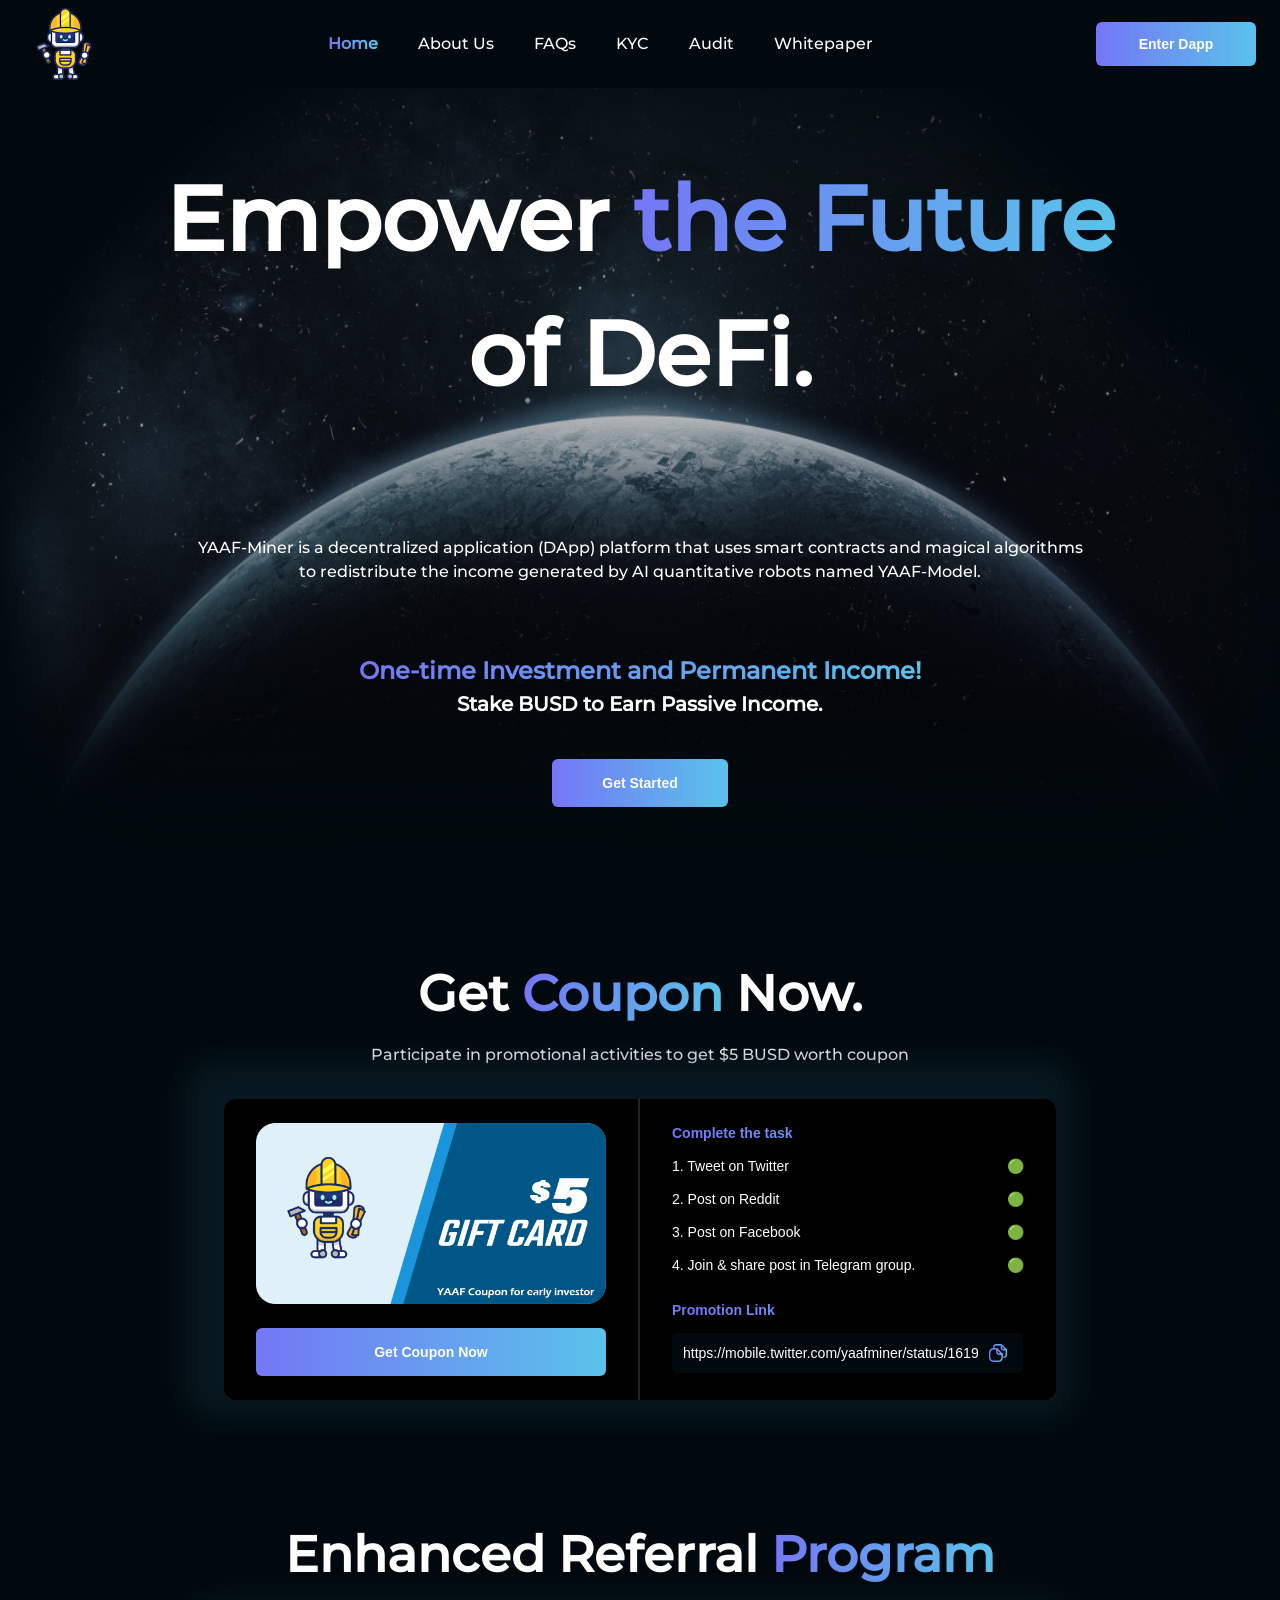
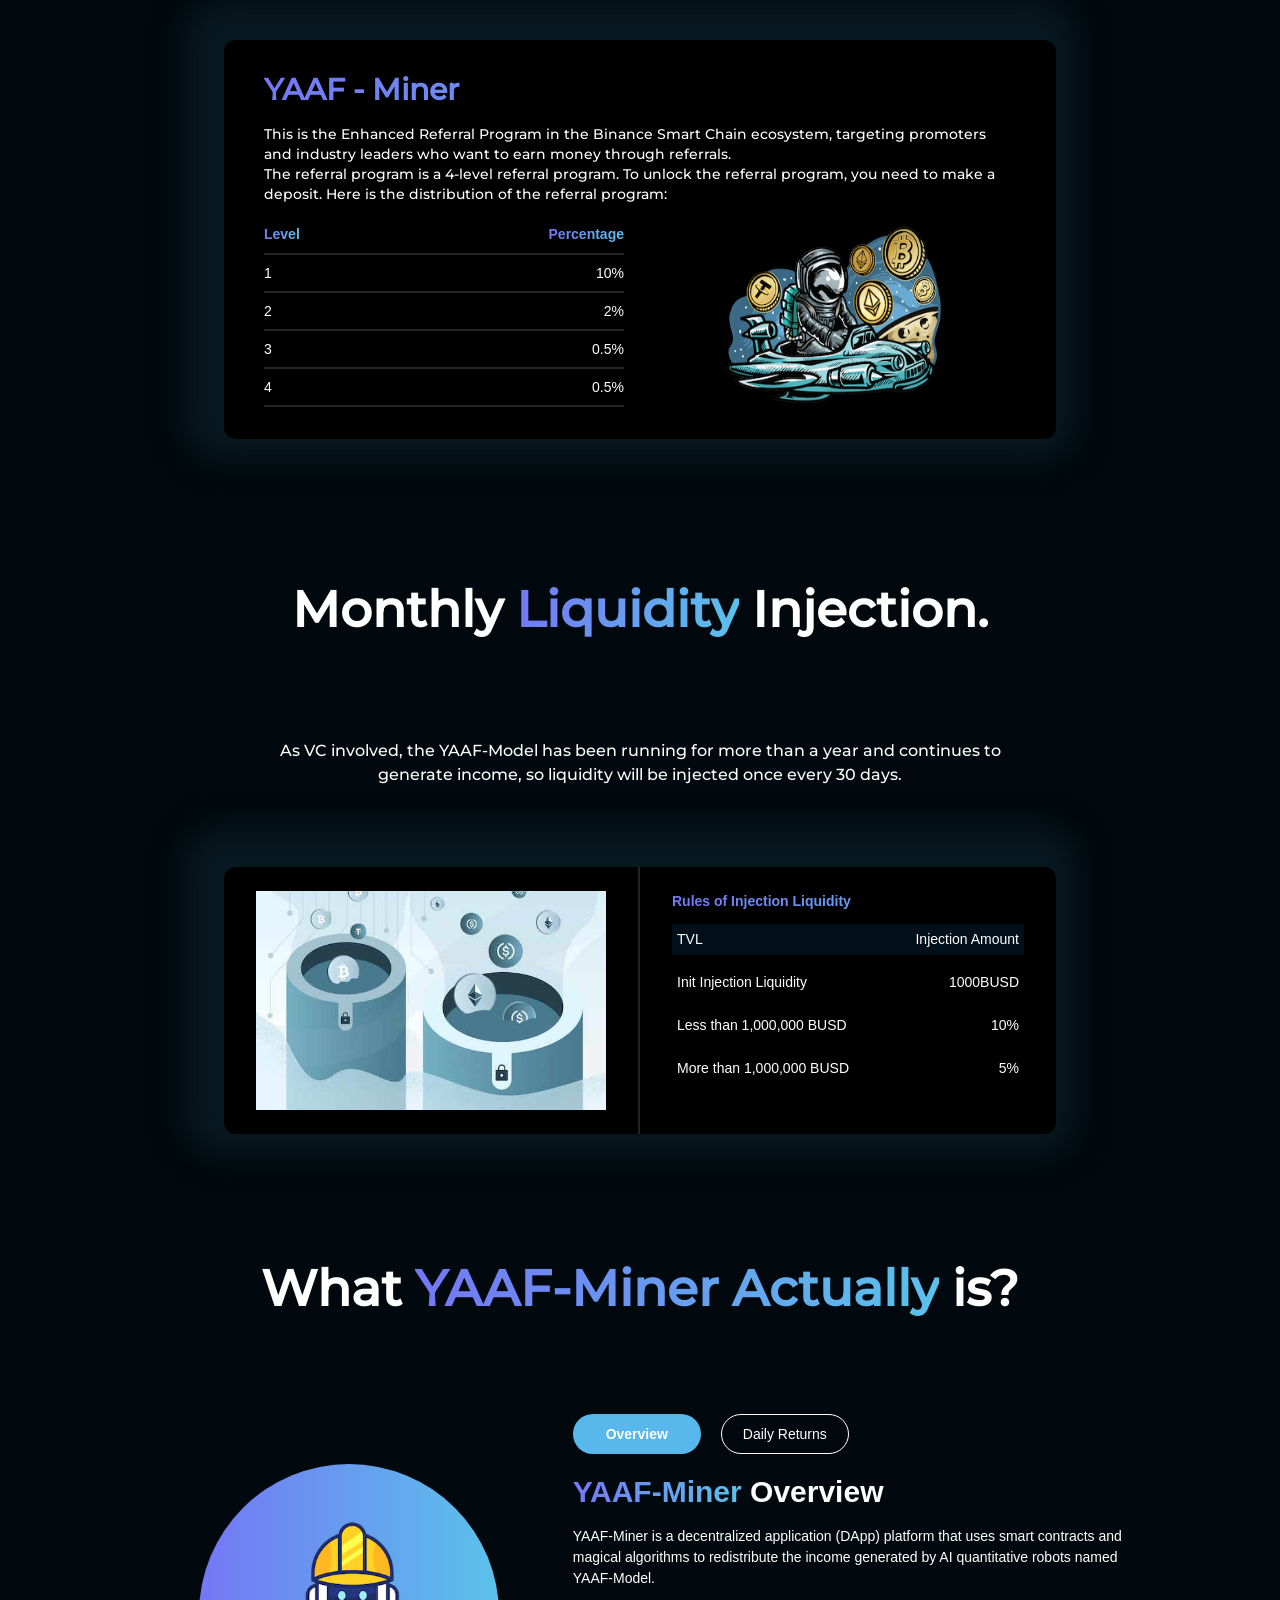
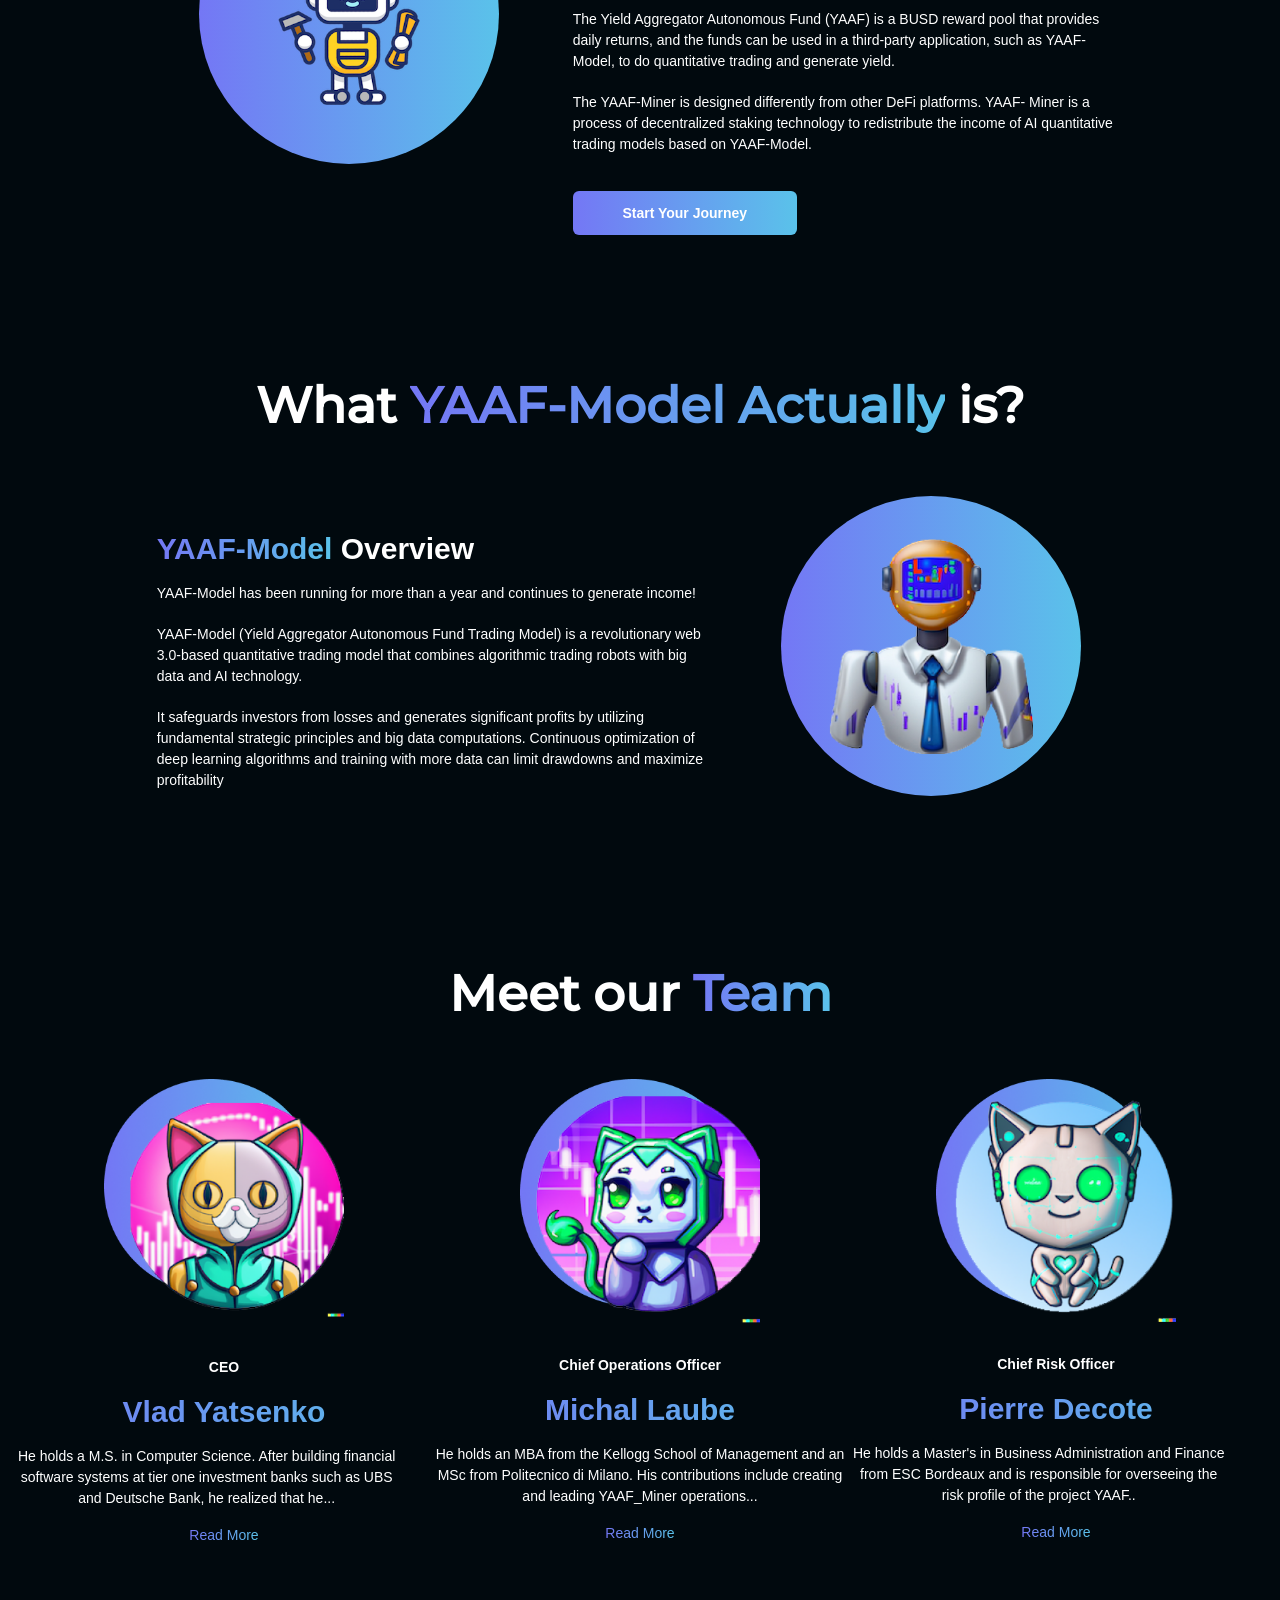
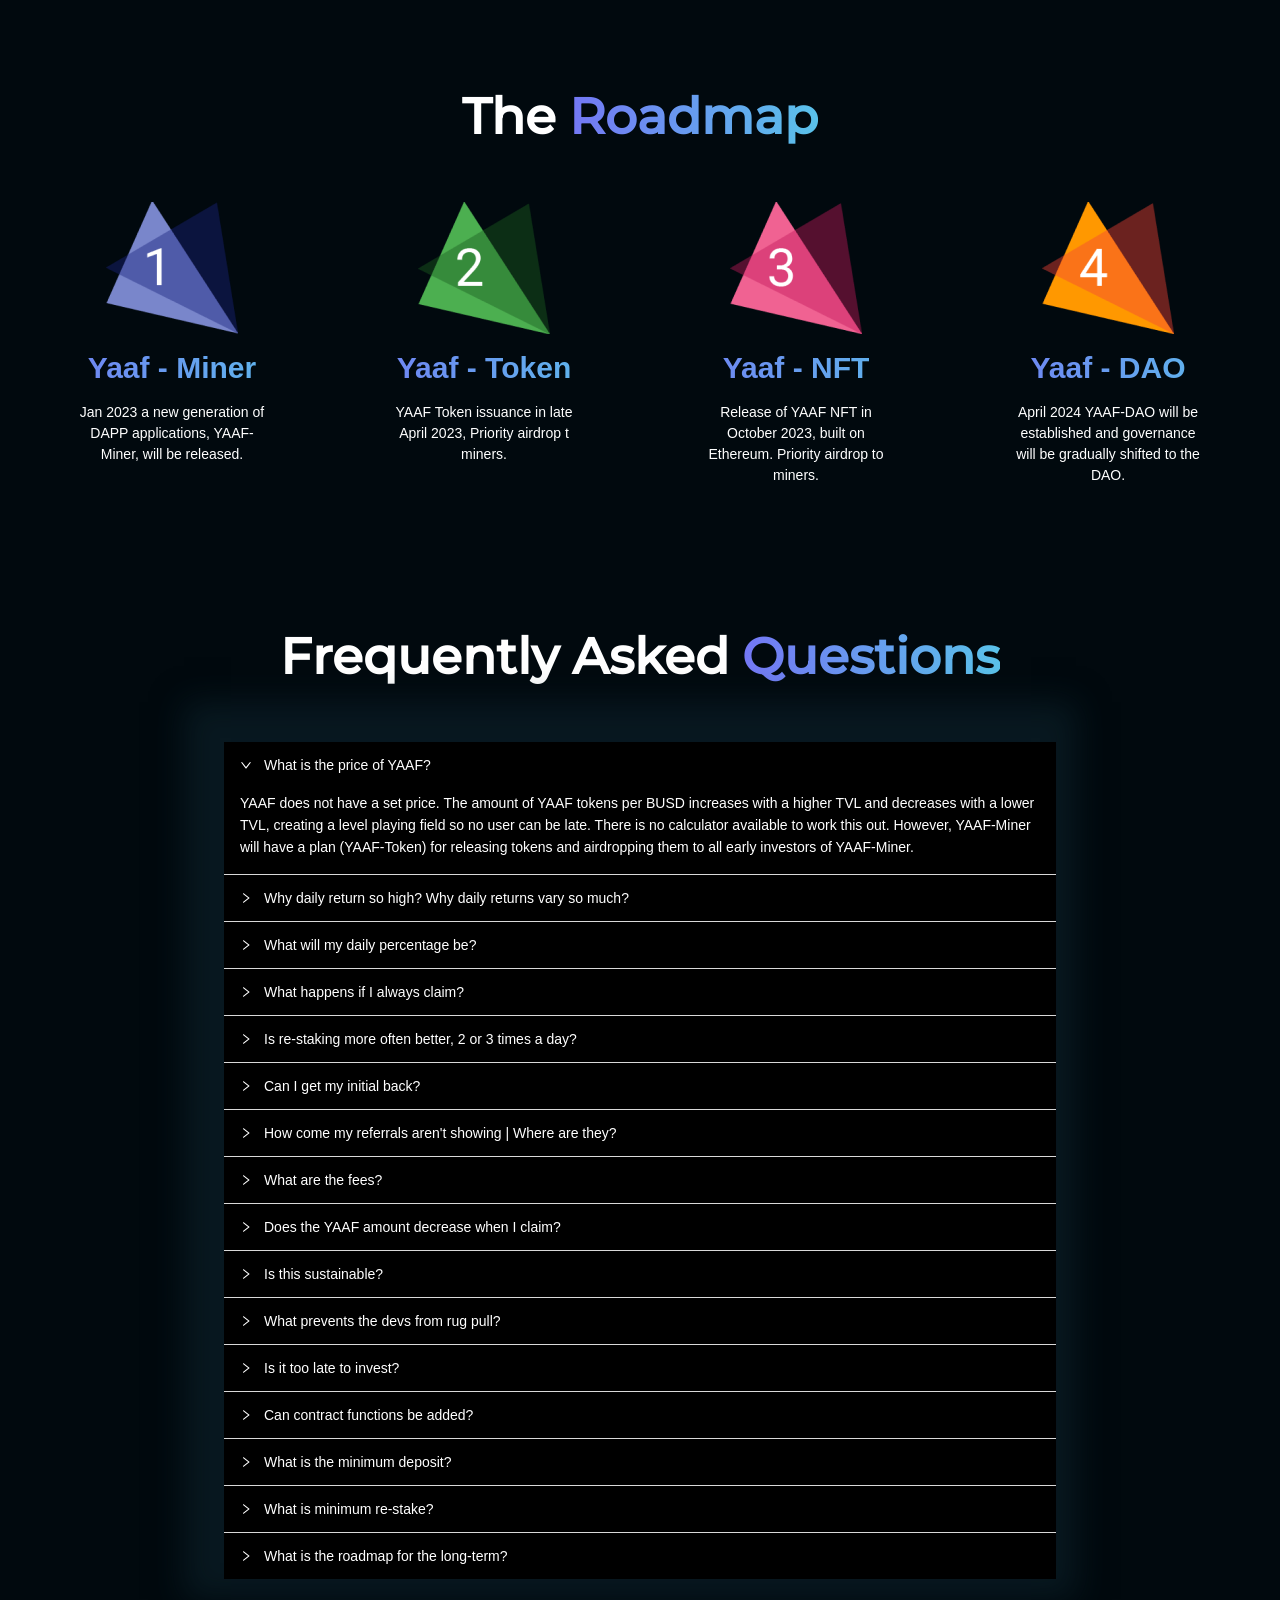
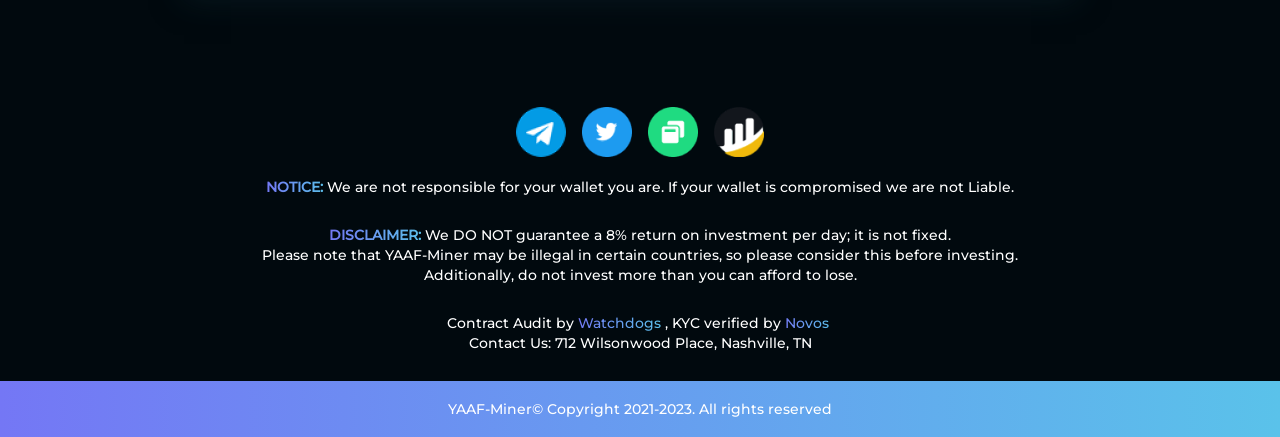
==== index.html @ a11f3ec2 "Add files via upload" ====
<!doctype html><html lang="en"><head><meta charset="utf-8"/><link rel="icon" href="/favicon.ico"/><meta name="viewport" content="width=device-width,initial-scale=1"/><meta name="theme-color" content="#000000"/><meta name="description" content="
    YAAF is a revolutionary web3-based financial ecosystem, combining algorithmic trading robots with big data and AI technology. With YAAF-Miner and YAAF-Model, investors can access secure, transparent, and cost-effective financial services and investments. YAAF-Miner provides access to a variety of yield aggregator strategies, liquidity mining pools, and staking rewards, while YAAF-Model provides a comprehensive risk management system. Invest in your autonomous financial future with YAAF!
    "/><link rel="apple-touch-icon" href="/logo192.png"/><link rel="manifest" href="/manifest.json"/><title>YAAF-Miner App</title><script async src="https://www.googletagmanager.com/gtag/js?id=G-E2BQGPE0KC"></script><script>function gtag(){dataLayer.push(arguments)}window.dataLayer=window.dataLayer||[],gtag("js",new Date),gtag("config","G-E2BQGPE0KC")</script><script defer="defer" src="/static/js/main.dbf7ff77.js"></script><link href="/static/css/main.4cc3d523.css" rel="stylesheet"></head><body><noscript>You need to enable JavaScript to run this app.</noscript><div id="root"></div></body></html>
---- static/css/main.4cc3d523.css ----
/*
! tailwindcss v3.2.4 | MIT License | https://tailwindcss.com
*/*,:after,:before{border:0 solid #e5e7eb;box-sizing:border-box}:after,:before{--tw-content:""}html{-webkit-text-size-adjust:100%;-webkit-font-feature-settings:normal;font-feature-settings:normal;font-family:ui-sans-serif,system-ui,-apple-system,BlinkMacSystemFont,Segoe UI,Roboto,Helvetica Neue,Arial,Noto Sans,sans-serif,Apple Color Emoji,Segoe UI Emoji,Segoe UI Symbol,Noto Color Emoji;line-height:1.5;tab-size:4}body{line-height:inherit;margin:0}hr{border-top-width:1px;color:inherit;height:0}abbr:where([title]){-webkit-text-decoration:underline dotted;text-decoration:underline dotted}h1,h2,h3,h4,h5,h6{font-size:inherit;font-weight:inherit}a{color:inherit;text-decoration:inherit}b,strong{font-weight:bolder}code,kbd,pre,samp{font-family:ui-monospace,SFMono-Regular,Menlo,Monaco,Consolas,Liberation Mono,Courier New,monospace;font-size:1em}small{font-size:80%}sub,sup{font-size:75%;line-height:0;position:relative;vertical-align:initial}sub{bottom:-.25em}sup{top:-.5em}table{border-collapse:collapse;border-color:inherit;text-indent:0}button,input,optgroup,select,textarea{color:inherit;font-family:inherit;font-size:100%;font-weight:inherit;line-height:inherit;margin:0;padding:0}button,select{text-transform:none}[type=button],[type=reset],[type=submit],button{-webkit-appearance:button;background-color:initial;background-image:none}:-moz-focusring{outline:auto}:-moz-ui-invalid{box-shadow:none}progress{vertical-align:initial}::-webkit-inner-spin-button,::-webkit-outer-spin-button{height:auto}[type=search]{-webkit-appearance:textfield;outline-offset:-2px}::-webkit-search-decoration{-webkit-appearance:none}::-webkit-file-upload-button{-webkit-appearance:button;font:inherit}summary{display:list-item}blockquote,dd,dl,figure,h1,h2,h3,h4,h5,h6,hr,p,pre{margin:0}fieldset{margin:0}fieldset,legend{padding:0}menu,ol,ul{list-style:none;margin:0;padding:0}textarea{resize:vertical}input::-webkit-input-placeholder,textarea::-webkit-input-placeholder{color:#9ca3af;opacity:1}input::placeholder,textarea::placeholder{color:#9ca3af;opacity:1}[role=button],button{cursor:pointer}:disabled{cursor:default}audio,canvas,embed,iframe,img,object,svg,video{display:block;vertical-align:middle}img,video{height:auto;max-width:100%}[hidden]{display:none}*,:after,:before{--tw-border-spacing-x:0;--tw-border-spacing-y:0;--tw-translate-x:0;--tw-translate-y:0;--tw-rotate:0;--tw-skew-x:0;--tw-skew-y:0;--tw-scale-x:1;--tw-scale-y:1;--tw-pan-x: ;--tw-pan-y: ;--tw-pinch-zoom: ;--tw-scroll-snap-strictness:proximity;--tw-ordinal: ;--tw-slashed-zero: ;--tw-numeric-figure: ;--tw-numeric-spacing: ;--tw-numeric-fraction: ;--tw-ring-inset: ;--tw-ring-offset-width:0px;--tw-ring-offset-color:#fff;--tw-ring-color:rgba(59,130,246,.5);--tw-ring-offset-shadow:0 0 #0000;--tw-ring-shadow:0 0 #0000;--tw-shadow:0 0 #0000;--tw-shadow-colored:0 0 #0000;--tw-blur: ;--tw-brightness: ;--tw-contrast: ;--tw-grayscale: ;--tw-hue-rotate: ;--tw-invert: ;--tw-saturate: ;--tw-sepia: ;--tw-drop-shadow: ;--tw-backdrop-blur: ;--tw-backdrop-brightness: ;--tw-backdrop-contrast: ;--tw-backdrop-grayscale: ;--tw-backdrop-hue-rotate: ;--tw-backdrop-invert: ;--tw-backdrop-opacity: ;--tw-backdrop-saturate: ;--tw-backdrop-sepia: }::-webkit-backdrop{--tw-border-spacing-x:0;--tw-border-spacing-y:0;--tw-translate-x:0;--tw-translate-y:0;--tw-rotate:0;--tw-skew-x:0;--tw-skew-y:0;--tw-scale-x:1;--tw-scale-y:1;--tw-pan-x: ;--tw-pan-y: ;--tw-pinch-zoom: ;--tw-scroll-snap-strictness:proximity;--tw-ordinal: ;--tw-slashed-zero: ;--tw-numeric-figure: ;--tw-numeric-spacing: ;--tw-numeric-fraction: ;--tw-ring-inset: ;--tw-ring-offset-width:0px;--tw-ring-offset-color:#fff;--tw-ring-color:rgba(59,130,246,.5);--tw-ring-offset-shadow:0 0 #0000;--tw-ring-shadow:0 0 #0000;--tw-shadow:0 0 #0000;--tw-shadow-colored:0 0 #0000;--tw-blur: ;--tw-brightness: ;--tw-contrast: ;--tw-grayscale: ;--tw-hue-rotate: ;--tw-invert: ;--tw-saturate: ;--tw-sepia: ;--tw-drop-shadow: ;--tw-backdrop-blur: ;--tw-backdrop-brightness: ;--tw-backdrop-contrast: ;--tw-backdrop-grayscale: ;--tw-backdrop-hue-rotate: ;--tw-backdrop-invert: ;--tw-backdrop-opacity: ;--tw-backdrop-saturate: ;--tw-backdrop-sepia: }::backdrop{--tw-border-spacing-x:0;--tw-border-spacing-y:0;--tw-translate-x:0;--tw-translate-y:0;--tw-rotate:0;--tw-skew-x:0;--tw-skew-y:0;--tw-scale-x:1;--tw-scale-y:1;--tw-pan-x: ;--tw-pan-y: ;--tw-pinch-zoom: ;--tw-scroll-snap-strictness:proximity;--tw-ordinal: ;--tw-slashed-zero: ;--tw-numeric-figure: ;--tw-numeric-spacing: ;--tw-numeric-fraction: ;--tw-ring-inset: ;--tw-ring-offset-width:0px;--tw-ring-offset-color:#fff;--tw-ring-color:rgba(59,130,246,.5);--tw-ring-offset-shadow:0 0 #0000;--tw-ring-shadow:0 0 #0000;--tw-shadow:0 0 #0000;--tw-shadow-colored:0 0 #0000;--tw-blur: ;--tw-brightness: ;--tw-contrast: ;--tw-grayscale: ;--tw-hue-rotate: ;--tw-invert: ;--tw-saturate: ;--tw-sepia: ;--tw-drop-shadow: ;--tw-backdrop-blur: ;--tw-backdrop-brightness: ;--tw-backdrop-contrast: ;--tw-backdrop-grayscale: ;--tw-backdrop-hue-rotate: ;--tw-backdrop-invert: ;--tw-backdrop-opacity: ;--tw-backdrop-saturate: ;--tw-backdrop-sepia: }.sr-only{clip:rect(0,0,0,0);border-width:0;height:1px;margin:-1px;overflow:hidden;padding:0;position:absolute;white-space:nowrap;width:1px}.fixed{position:fixed}.absolute{position:absolute}.sticky{position:-webkit-sticky;position:sticky}.inset-x-0{left:0;right:0}.top-0{top:0}.z-10{z-index:10}.my-5{margin-bottom:1.25rem;margin-top:1.25rem}.mx-auto{margin-left:auto;margin-right:auto}.-my-2{margin-bottom:-.5rem;margin-top:-.5rem}.my-8{margin-bottom:2rem;margin-top:2rem}.my-12{margin-bottom:3rem;margin-top:3rem}.mt-32{margin-top:8rem}.ml-4{margin-left:1rem}.mt-5{margin-top:1.25rem}.mb-7{margin-bottom:1.75rem}.-mr-2{margin-right:-.5rem}.mt-4{margin-top:1rem}.mt-3{margin-top:.75rem}.mt-6{margin-top:1.5rem}.mt-10{margin-top:2.5rem}.ml-5{margin-left:1.25rem}.mt-9{margin-top:2.25rem}.mt-28{margin-top:7rem}.mb-12{margin-bottom:3rem}.mt-12{margin-top:3rem}.mt-8{margin-top:2rem}.flex{display:flex}.inline-flex{display:inline-flex}.hidden{display:none}.h-14{height:3.5rem}.h-6{height:1.5rem}.h-11{height:2.75rem}.\!h-12{height:3rem!important}.h-40{height:10rem}.h-10{height:2.5rem}.w-6{width:1.5rem}.w-40{width:10rem}.w-full{width:100%}.w-44{width:11rem}.w-32{width:8rem}.w-56{width:14rem}.w-11\/12{width:91.666667%}.max-w-7xl{max-width:80rem}.origin-top-right{-webkit-transform-origin:top right;transform-origin:top right}.scale-95{--tw-scale-x:.95;--tw-scale-y:.95}.scale-100,.scale-95{-webkit-transform:translate(var(--tw-translate-x),var(--tw-translate-y)) rotate(var(--tw-rotate)) skewX(var(--tw-skew-x)) skewY(var(--tw-skew-y)) scaleX(var(--tw-scale-x)) scaleY(var(--tw-scale-y));transform:translate(var(--tw-translate-x),var(--tw-translate-y)) rotate(var(--tw-rotate)) skewX(var(--tw-skew-x)) skewY(var(--tw-skew-y)) scaleX(var(--tw-scale-x)) scaleY(var(--tw-scale-y))}.scale-100{--tw-scale-x:1;--tw-scale-y:1}.transform{-webkit-transform:translate(var(--tw-translate-x),var(--tw-translate-y)) rotate(var(--tw-rotate)) skewX(var(--tw-skew-x)) skewY(var(--tw-skew-y)) scaleX(var(--tw-scale-x)) scaleY(var(--tw-scale-y));transform:translate(var(--tw-translate-x),var(--tw-translate-y)) rotate(var(--tw-rotate)) skewX(var(--tw-skew-x)) skewY(var(--tw-skew-y)) scaleX(var(--tw-scale-x)) scaleY(var(--tw-scale-y))}.flex-col{flex-direction:column}.items-end{align-items:flex-end}.items-center{align-items:center}.justify-start{justify-content:flex-start}.justify-end{justify-content:flex-end}.justify-center{justify-content:center}.justify-between{justify-content:space-between}.space-x-10>:not([hidden])~:not([hidden]){--tw-space-x-reverse:0;margin-left:calc(2.5rem*(1 - var(--tw-space-x-reverse)));margin-right:calc(2.5rem*var(--tw-space-x-reverse))}.divide-y-2>:not([hidden])~:not([hidden]){--tw-divide-y-reverse:0;border-bottom-width:calc(2px*var(--tw-divide-y-reverse));border-top-width:calc(2px*(1 - var(--tw-divide-y-reverse)))}.divide-gray-50>:not([hidden])~:not([hidden]){--tw-divide-opacity:1;border-color:rgb(249 250 251/var(--tw-divide-opacity))}.rounded-md{border-radius:.375rem}.rounded-lg{border-radius:.5rem}.rounded-xl{border-radius:.75rem}.rounded-full{border-radius:9999px}.border-b-2{border-bottom-width:2px}.border-t-2{border-top-width:2px}.\!border-none{border-style:none!important}.border-none{border-style:none}.border-\[\#232323\]{--tw-border-opacity:1;border-color:rgb(35 35 35/var(--tw-border-opacity))}.border-white{--tw-border-opacity:1;border-color:rgb(255 255 255/var(--tw-border-opacity))}.bg-primary{--tw-bg-opacity:1;background-color:rgb(1 9 14/var(--tw-bg-opacity))}.bg-white{--tw-bg-opacity:1;background-color:rgb(255 255 255/var(--tw-bg-opacity))}.bg-black{--tw-bg-opacity:1;background-color:rgb(0 0 0/var(--tw-bg-opacity))}.bg-themeBlue{--tw-bg-opacity:1;background-color:rgb(88 184 235/var(--tw-bg-opacity))}.bg-gradient-to-l{background-image:linear-gradient(to left,var(--tw-gradient-stops))}.from-gradientFrom{--tw-gradient-from:#5ac2ea;--tw-gradient-to:rgba(90,194,234,0);--tw-gradient-stops:var(--tw-gradient-from),var(--tw-gradient-to)}.to-gradientTo{--tw-gradient-to:#7477f5}.p-2{padding:.5rem}.p-12{padding:3rem}.px-6{padding-left:1.5rem;padding-right:1.5rem}.py-1{padding-bottom:.25rem;padding-top:.25rem}.px-5{padding-left:1.25rem;padding-right:1.25rem}.px-4{padding-left:1rem;padding-right:1rem}.px-8{padding-left:2rem;padding-right:2rem}.py-6{padding-bottom:1.5rem;padding-top:1.5rem}.px-10{padding-left:2.5rem;padding-right:2.5rem}.py-8{padding-bottom:2rem;padding-top:2rem}.py-2{padding-bottom:.5rem;padding-top:.5rem}.pt-4{padding-top:1rem}.pb-2{padding-bottom:.5rem}.text-center{text-align:center}.text-sm{font-size:.875rem;line-height:1.25rem}.text-customXl{font-size:90px}.text-3xl{font-size:1.875rem;line-height:2.25rem}.text-customLg{font-size:50px}.font-bold{font-weight:700}.font-semibold{font-weight:600}.leading-8{line-height:2rem}.text-white{--tw-text-opacity:1;color:rgb(255 255 255/var(--tw-text-opacity))}.text-gray-400{--tw-text-opacity:1;color:rgb(156 163 175/var(--tw-text-opacity))}.opacity-0{opacity:0}.opacity-100{opacity:1}.shadow-lg{--tw-shadow:0 10px 15px -3px rgba(0,0,0,.1),0 4px 6px -4px rgba(0,0,0,.1);--tw-shadow-colored:0 10px 15px -3px var(--tw-shadow-color),0 4px 6px -4px var(--tw-shadow-color)}.shadow-\[-10px_-10px_30px_30px_rgba\(15\2c 39\2c 50\2c \.5\)\],.shadow-lg{box-shadow:0 0 #0000,0 0 #0000,var(--tw-shadow);box-shadow:var(--tw-ring-offset-shadow,0 0 #0000),var(--tw-ring-shadow,0 0 #0000),var(--tw-shadow)}.shadow-\[-10px_-10px_30px_30px_rgba\(15\2c 39\2c 50\2c \.5\)\]{--tw-shadow:-10px -10px 30px 30px rgba(15,39,50,.5);--tw-shadow-colored:-10px -10px 30px 30px var(--tw-shadow-color)}.ring-1{--tw-ring-offset-shadow:var(--tw-ring-inset) 0 0 0 var(--tw-ring-offset-width) var(--tw-ring-offset-color);--tw-ring-shadow:var(--tw-ring-inset) 0 0 0 calc(1px + var(--tw-ring-offset-width)) var(--tw-ring-color);box-shadow:var(--tw-ring-offset-shadow),var(--tw-ring-shadow),0 0 #0000;box-shadow:var(--tw-ring-offset-shadow),var(--tw-ring-shadow),var(--tw-shadow,0 0 #0000)}.ring-black{--tw-ring-opacity:1;--tw-ring-color:rgb(0 0 0/var(--tw-ring-opacity))}.ring-opacity-5{--tw-ring-opacity:0.05}.transition{transition-duration:.15s;transition-property:color,background-color,border-color,text-decoration-color,fill,stroke,opacity,box-shadow,-webkit-transform,-webkit-filter,-webkit-backdrop-filter;transition-property:color,background-color,border-color,text-decoration-color,fill,stroke,opacity,box-shadow,transform,filter,backdrop-filter;transition-property:color,background-color,border-color,text-decoration-color,fill,stroke,opacity,box-shadow,transform,filter,backdrop-filter,-webkit-transform,-webkit-filter,-webkit-backdrop-filter;transition-timing-function:cubic-bezier(.4,0,.2,1)}.duration-200{transition-duration:.2s}.duration-100{transition-duration:.1s}.ease-out{transition-timing-function:cubic-bezier(0,0,.2,1)}.ease-in{transition-timing-function:cubic-bezier(.4,0,1,1)}@font-face{font-family:Montserrat;src:url(/static/media/Montserrat-Medium.c86e3b9010ff63c99166.ttf)}html{scroll-behavior:smooth}body{background-color:#01090e;font-family:Montserrat!important}.txtGradiant{-webkit-text-fill-color:transparent;-webkit-background-clip:text}.ant-collapse-header{color:#fff!important}.ant-collapse-content{background-color:#000!important;color:#fff!important}.hover\:bg-gray-100:hover{--tw-bg-opacity:1;background-color:rgb(243 244 246/var(--tw-bg-opacity))}.hover\:text-gray-500:hover{--tw-text-opacity:1;color:rgb(107 114 128/var(--tw-text-opacity))}.hover\:\!text-white:hover{--tw-text-opacity:1!important;color:rgb(255 255 255/var(--tw-text-opacity))!important}.focus\:outline-none:focus{outline:2px solid transparent;outline-offset:2px}.focus\:ring-2:focus{--tw-ring-offset-shadow:var(--tw-ring-inset) 0 0 0 var(--tw-ring-offset-width) var(--tw-ring-offset-color);--tw-ring-shadow:var(--tw-ring-inset) 0 0 0 calc(2px + var(--tw-ring-offset-width)) var(--tw-ring-color);box-shadow:var(--tw-ring-offset-shadow),var(--tw-ring-shadow),0 0 #0000;box-shadow:var(--tw-ring-offset-shadow),var(--tw-ring-shadow),var(--tw-shadow,0 0 #0000)}.focus\:ring-inset:focus{--tw-ring-inset:inset}.focus\:ring-indigo-500:focus{--tw-ring-opacity:1;--tw-ring-color:rgb(99 102 241/var(--tw-ring-opacity))}@media (min-width:640px){.sm\:mt-10{margin-top:2.5rem}.sm\:mt-0{margin-top:0}.sm\:block{display:block}.sm\:flex{display:flex}.sm\:hidden{display:none}}@media (min-width:768px){.md\:flex{display:flex}.md\:hidden{display:none}.md\:w-2\/3{width:66.666667%}.md\:w-4\/5{width:80%}.md\:space-x-10>:not([hidden])~:not([hidden]){--tw-space-x-reverse:0;margin-left:calc(2.5rem*(1 - var(--tw-space-x-reverse)));margin-right:calc(2.5rem*var(--tw-space-x-reverse))}}@media (min-width:1024px){.lg\:flex{display:flex}.lg\:border-b-0{border-bottom-width:0}.lg\:border-r-2{border-right-width:2px}}
/*# sourceMappingURL=main.4cc3d523.css.map*/
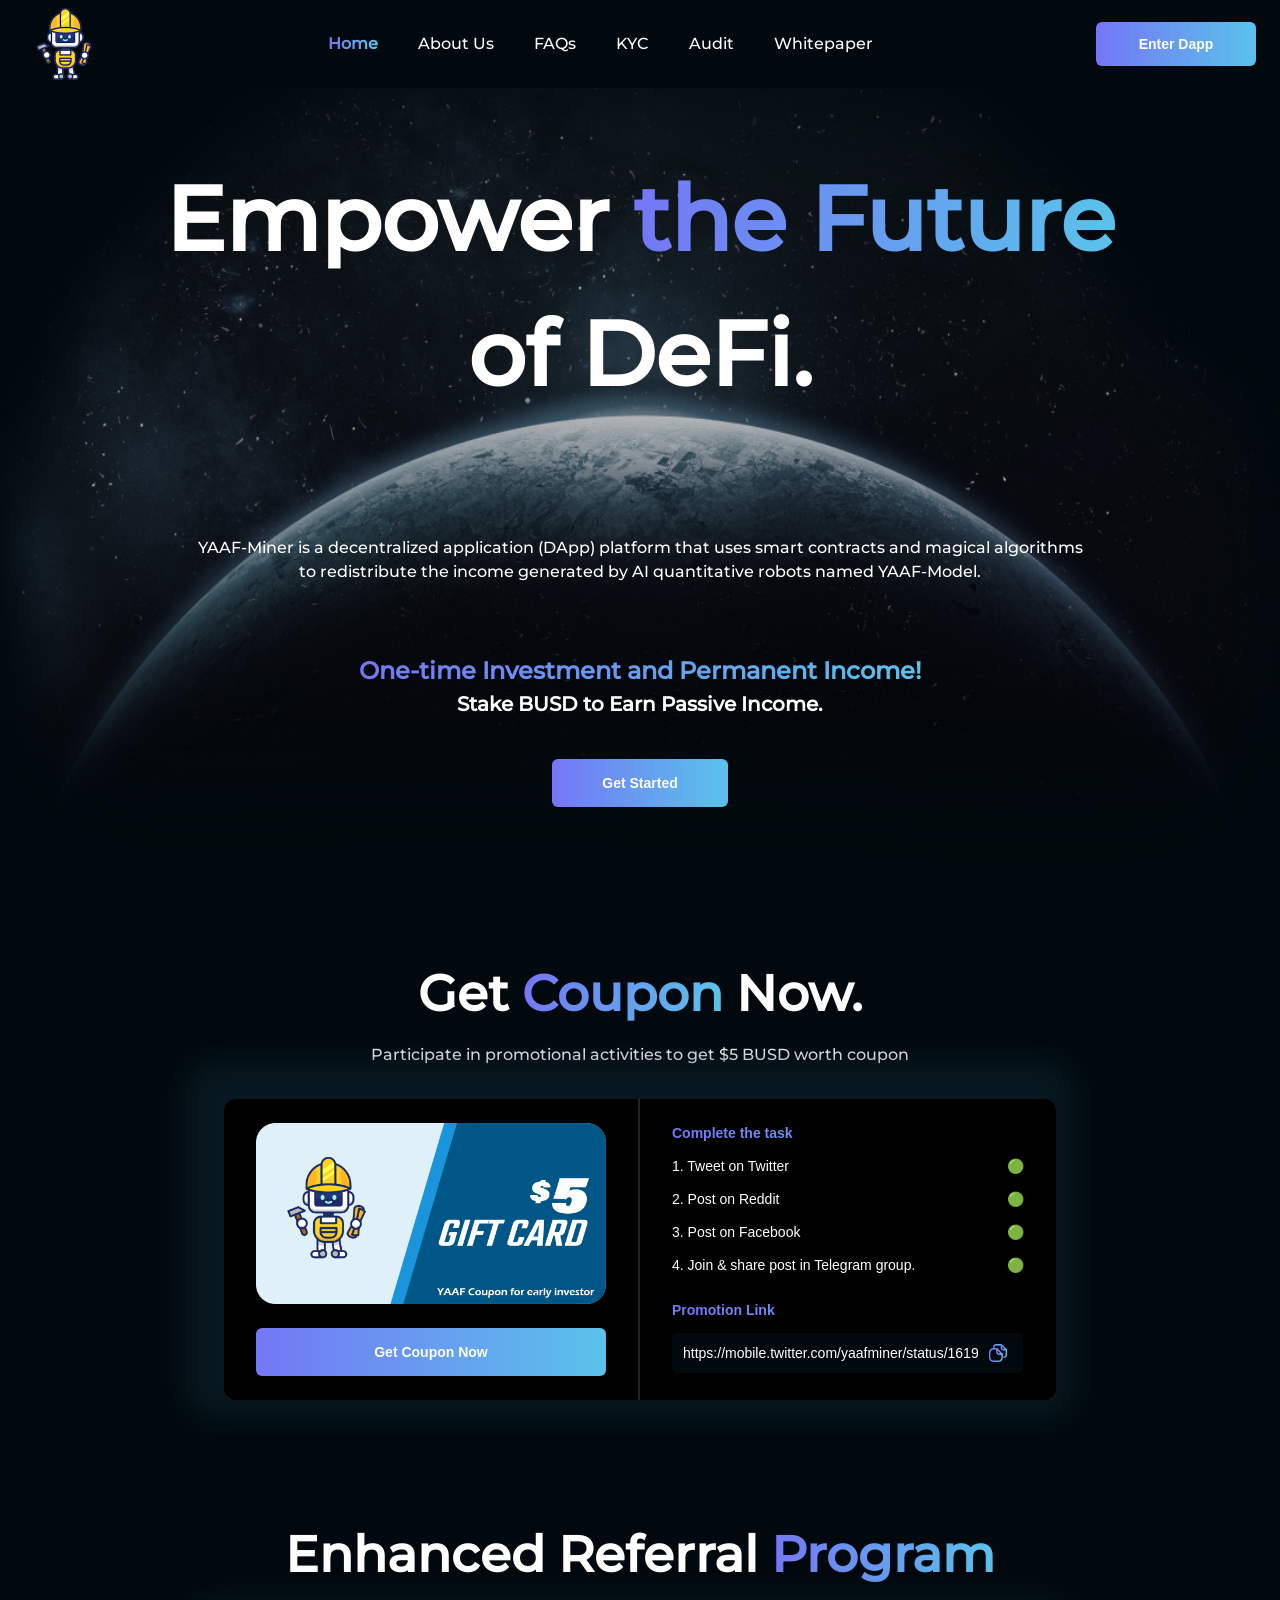
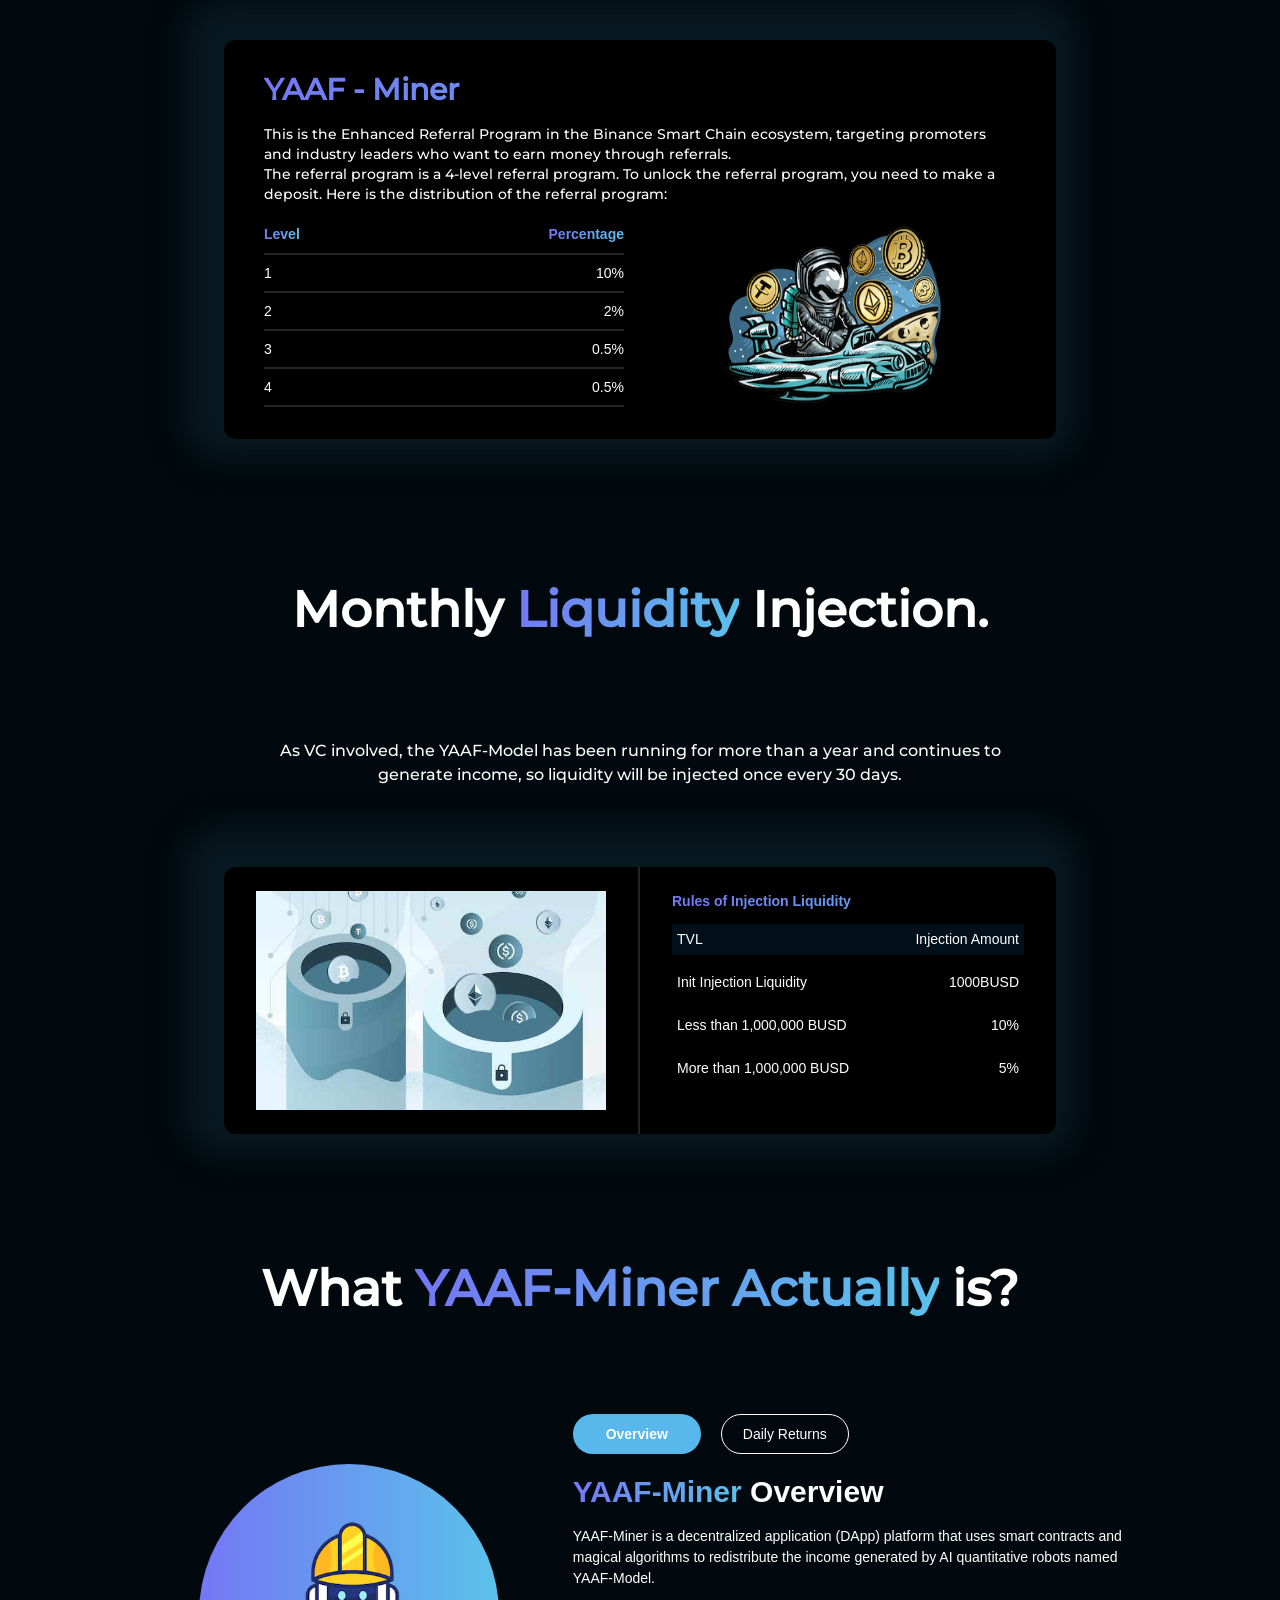
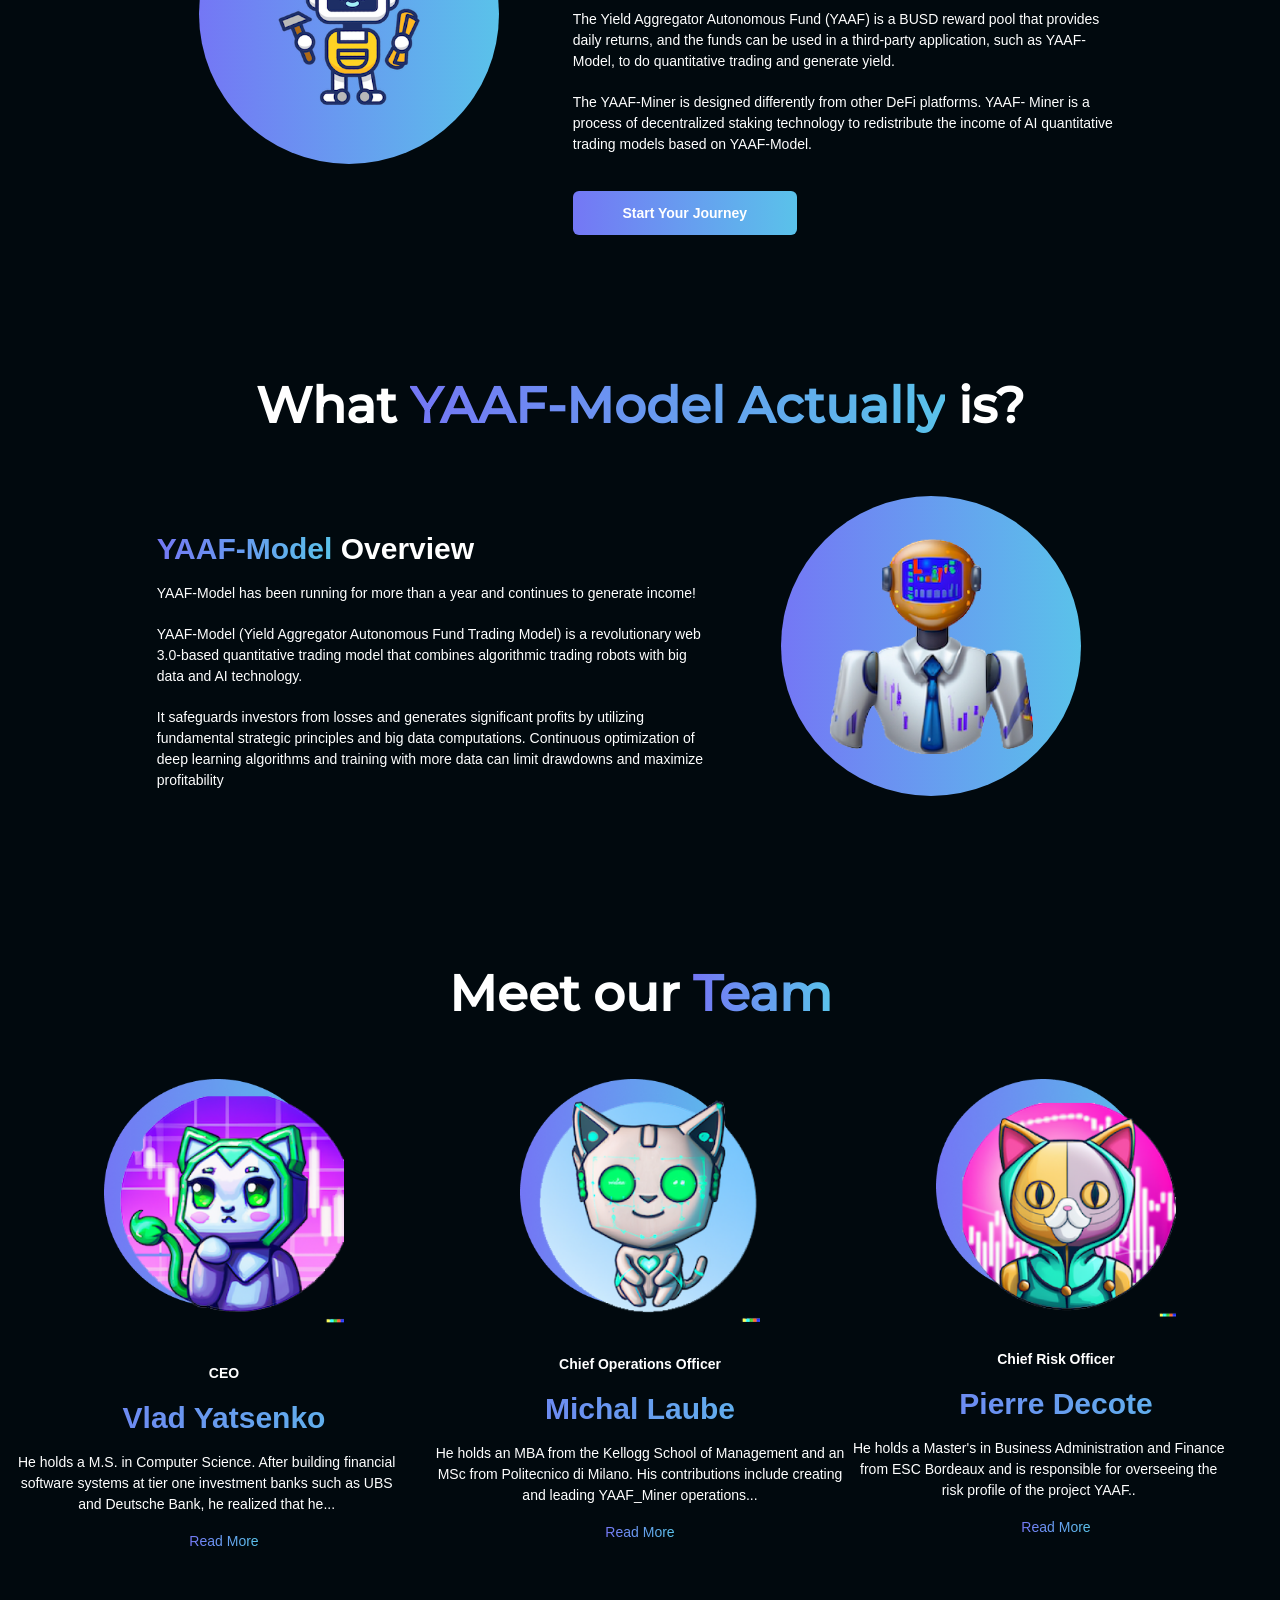
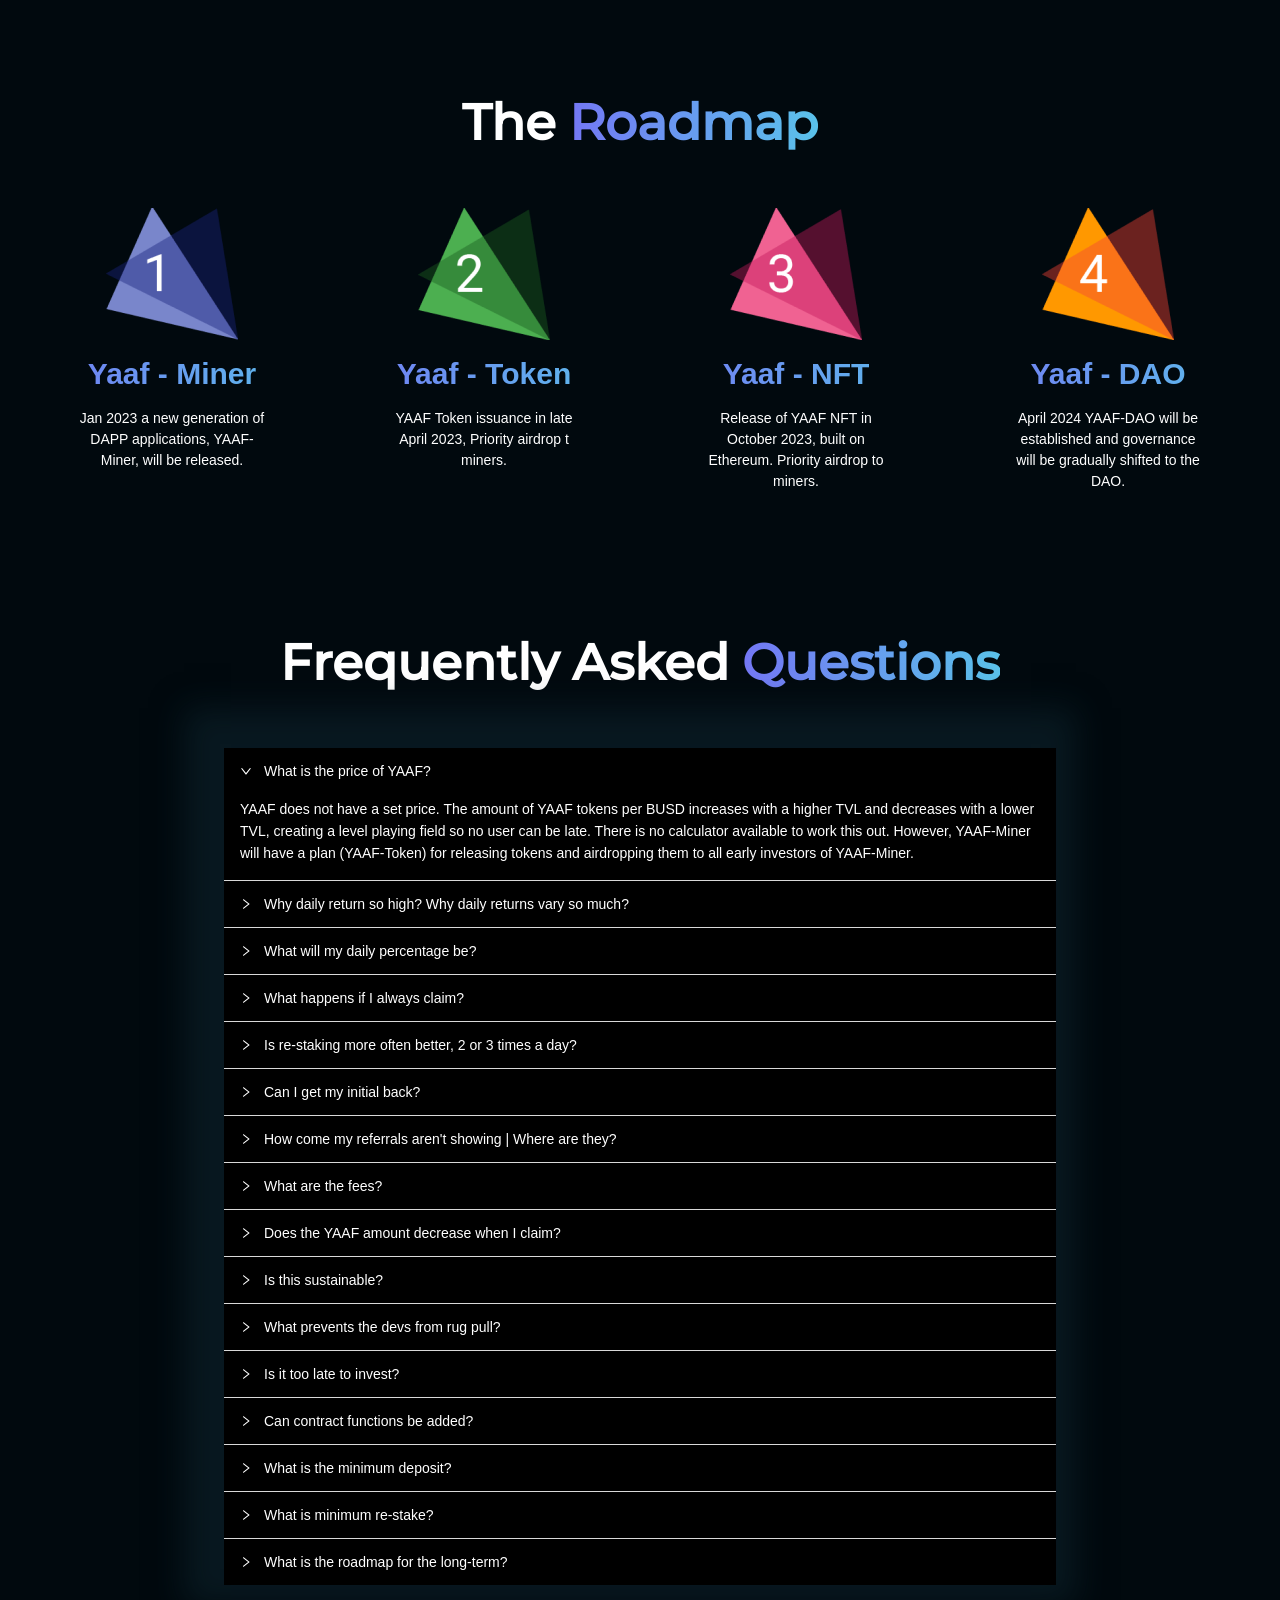
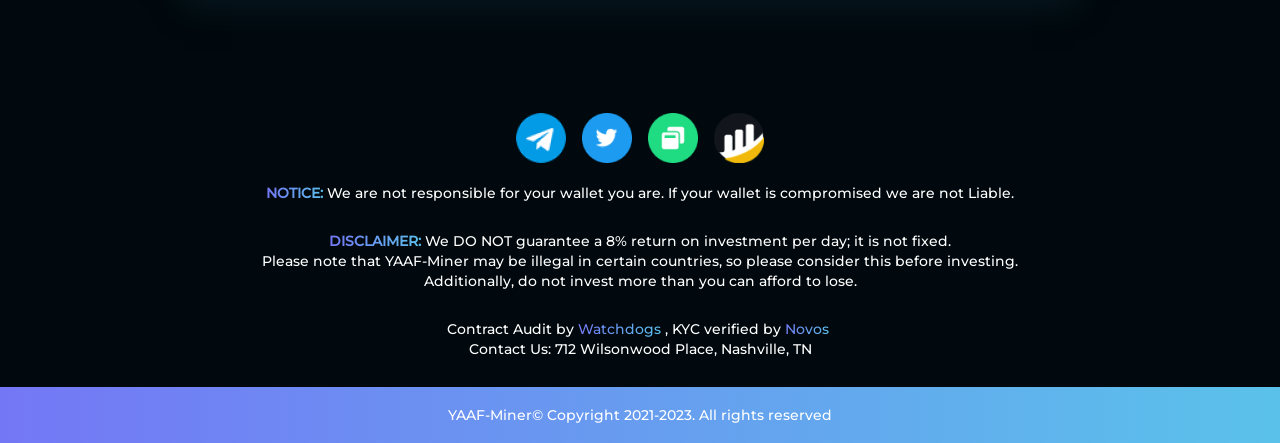
==== commit fc59facc: "Add files via upload" ====
--- a/index.html
+++ b/index.html
@@ -1,3 +1,3 @@
 <!doctype html><html lang="en"><head><meta charset="utf-8"/><link rel="icon" href="/favicon.ico"/><meta name="viewport" content="width=device-width,initial-scale=1"/><meta name="theme-color" content="#000000"/><meta name="description" content="
     YAAF is a revolutionary web3-based financial ecosystem, combining algorithmic trading robots with big data and AI technology. With YAAF-Miner and YAAF-Model, investors can access secure, transparent, and cost-effective financial services and investments. YAAF-Miner provides access to a variety of yield aggregator strategies, liquidity mining pools, and staking rewards, while YAAF-Model provides a comprehensive risk management system. Invest in your autonomous financial future with YAAF!
-    "/><link rel="apple-touch-icon" href="/logo192.png"/><link rel="manifest" href="/manifest.json"/><title>YAAF-Miner App</title><script async src="https://www.googletagmanager.com/gtag/js?id=G-E2BQGPE0KC"></script><script>function gtag(){dataLayer.push(arguments)}window.dataLayer=window.dataLayer||[],gtag("js",new Date),gtag("config","G-E2BQGPE0KC")</script><script defer="defer" src="/static/js/main.dbf7ff77.js"></script><link href="/static/css/main.4cc3d523.css" rel="stylesheet"></head><body><noscript>You need to enable JavaScript to run this app.</noscript><div id="root"></div></body></html>+    "/><link rel="apple-touch-icon" href="/logo192.png"/><link rel="manifest" href="/manifest.json"/><title>YAAF-Miner App</title><script async src="https://www.googletagmanager.com/gtag/js?id=G-E2BQGPE0KC"></script><script>function gtag(){dataLayer.push(arguments)}window.dataLayer=window.dataLayer||[],gtag("js",new Date),gtag("config","G-E2BQGPE0KC")</script><script defer="defer" src="/static/js/main.984d74b4.js"></script><link href="/static/css/main.4cc3d523.css" rel="stylesheet"></head><body><noscript>You need to enable JavaScript to run this app.</noscript><div id="root"></div></body></html>
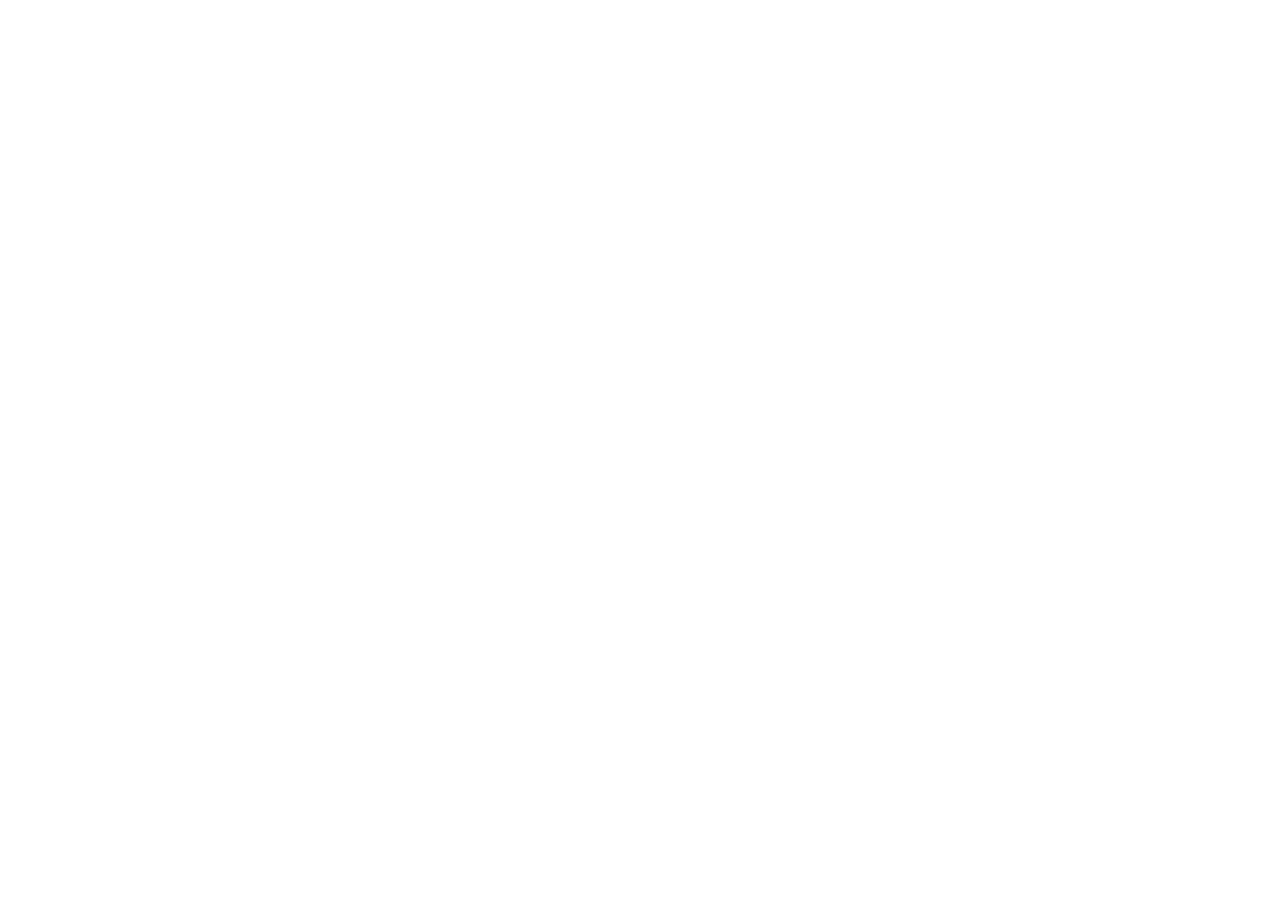
==== commit 37a07155: "Add files via upload" ====
--- a/index.html
+++ b/index.html
@@ -1,3 +1,3 @@
-<!doctype html><html lang="en"><head><meta charset="utf-8"/><link rel="icon" href="/favicon.ico"/><meta name="viewport" content="width=device-width,initial-scale=1"/><meta name="theme-color" content="#000000"/><meta name="description" content="
+<!doctype html><html lang="en"><head><meta charset="utf-8"/><meta name="viewport" content="width=device-width,initial-scale=1,maximum-scale=1,user-scalable=0"/><meta name="theme-color" content="#000000"/><meta name="description" content="
     YAAF is a revolutionary web3-based financial ecosystem, combining algorithmic trading robots with big data and AI technology. With YAAF-Miner and YAAF-Model, investors can access secure, transparent, and cost-effective financial services and investments. YAAF-Miner provides access to a variety of yield aggregator strategies, liquidity mining pools, and staking rewards, while YAAF-Model provides a comprehensive risk management system. Invest in your autonomous financial future with YAAF!
-    "/><link rel="apple-touch-icon" href="/logo192.png"/><link rel="manifest" href="/manifest.json"/><title>YAAF-Miner App</title><script async src="https://www.googletagmanager.com/gtag/js?id=G-E2BQGPE0KC"></script><script>function gtag(){dataLayer.push(arguments)}window.dataLayer=window.dataLayer||[],gtag("js",new Date),gtag("config","G-E2BQGPE0KC")</script><script defer="defer" src="/static/js/main.984d74b4.js"></script><link href="/static/css/main.4cc3d523.css" rel="stylesheet"></head><body><noscript>You need to enable JavaScript to run this app.</noscript><div id="root"></div></body></html>+    "/><link rel="apple-touch-icon" href="./logoyaaf192.png"/><link rel="manifest" href="./manifest.json"/><title>YAAF-Miner App</title><script async src="https://www.googletagmanager.com/gtag/js?id=G-E2BQGPE0KC"></script><script>function gtag(){dataLayer.push(arguments)}window.dataLayer=window.dataLayer||[],gtag("js",new Date),gtag("config","G-E2BQGPE0KC")</script><link href="https://cdn.jsdelivr.net/npm/bootstrap@5.3.0-alpha1/dist/css/bootstrap.min.css" rel="stylesheet" integrity="sha384-GLhlTQ8iRABdZLl6O3oVMWSktQOp6b7In1Zl3/Jr59b6EGGoI1aFkw7cmDA6j6gD" crossorigin="anonymous"/><link href="./static/css/11.62594646.chunk.css" rel="stylesheet"><link href="./static/css/main.ff65470d.chunk.css" rel="stylesheet"></head><body><noscript>You need to enable JavaScript to run this app.</noscript><div id="root"></div><script src="https://cdn.jsdelivr.net/npm/bootstrap@5.3.0-alpha1/dist/js/bootstrap.bundle.min.js" integrity="sha384-w76AqPfDkMBDXo30jS1Sgez6pr3x5MlQ1ZAGC+nuZB+EYdgRZgiwxhTBTkF7CXvN" crossorigin="anonymous"></script><script>!function(e){function t(t){for(var n,c,u=t[0],f=t[1],i=t[2],d=0,p=[];d<u.length;d++)c=u[d],Object.prototype.hasOwnProperty.call(o,c)&&o[c]&&p.push(o[c][0]),o[c]=0;for(n in f)Object.prototype.hasOwnProperty.call(f,n)&&(e[n]=f[n]);for(l&&l(t);p.length;)p.shift()();return a.push.apply(a,i||[]),r()}function r(){for(var e,t=0;t<a.length;t++){for(var r=a[t],n=!0,u=1;u<r.length;u++){var f=r[u];0!==o[f]&&(n=!1)}n&&(a.splice(t--,1),e=c(c.s=r[0]))}return e}var n={},o={10:0},a=[];function c(t){if(n[t])return n[t].exports;var r=n[t]={i:t,l:!1,exports:{}};return e[t].call(r.exports,r,r.exports,c),r.l=!0,r.exports}c.e=function(e){var t=[],r=o[e];if(0!==r)if(r)t.push(r[2]);else{var n=new Promise((function(t,n){r=o[e]=[t,n]}));t.push(r[2]=n);var a,u=document.createElement("script");u.charset="utf-8",u.timeout=120,c.nc&&u.setAttribute("nonce",c.nc),u.src=function(e){return c.p+"static/js/"+({}[e]||e)+"."+{0:"7ec1b1f1",1:"b8d26a7a",2:"416ddb0e",3:"57abdc7c",4:"db284889",5:"8a3ed6cc",6:"4433cbf6",7:"3c7266a4",8:"3c6d0c16",12:"34fe958f",13:"2980ca1e",14:"e270b60f",15:"29fb7990",16:"09879d3b",17:"d5f50847",18:"435f97ef",19:"19dcdc1b",20:"e010a9d0",21:"90a298d1",22:"5e9b029c",23:"961ed02d",24:"c8420369",25:"d890f214",26:"705c3aac",27:"ae0f5a3a",28:"7fcaa132"}[e]+".chunk.js"}(e);var f=new Error;a=function(t){u.onerror=u.onload=null,clearTimeout(i);var r=o[e];if(0!==r){if(r){var n=t&&("load"===t.type?"missing":t.type),a=t&&t.target&&t.target.src;f.message="Loading chunk "+e+" failed.\n("+n+": "+a+")",f.name="ChunkLoadError",f.type=n,f.request=a,r[1](f)}o[e]=void 0}};var i=setTimeout((function(){a({type:"timeout",target:u})}),12e4);u.onerror=u.onload=a,document.head.appendChild(u)}return Promise.all(t)},c.m=e,c.c=n,c.d=function(e,t,r){c.o(e,t)||Object.defineProperty(e,t,{enumerable:!0,get:r})},c.r=function(e){"undefined"!=typeof Symbol&&Symbol.toStringTag&&Object.defineProperty(e,Symbol.toStringTag,{value:"Module"}),Object.defineProperty(e,"__esModule",{value:!0})},c.t=function(e,t){if(1&t&&(e=c(e)),8&t)return e;if(4&t&&"object"==typeof e&&e&&e.__esModule)return e;var r=Object.create(null);if(c.r(r),Object.defineProperty(r,"default",{enumerable:!0,value:e}),2&t&&"string"!=typeof e)for(var n in e)c.d(r,n,function(t){return e[t]}.bind(null,n));return r},c.n=function(e){var t=e&&e.__esModule?function(){return e.default}:function(){return e};return c.d(t,"a",t),t},c.o=function(e,t){return Object.prototype.hasOwnProperty.call(e,t)},c.p="./",c.oe=function(e){throw console.error(e),e};var u=this["webpackJsonp@scaffold-eth/react-app"]=this["webpackJsonp@scaffold-eth/react-app"]||[],f=u.push.bind(u);u.push=t,u=u.slice();for(var i=0;i<u.length;i++)t(u[i]);var l=f;r()}([])</script><script src="./static/js/11.def5c579.chunk.js"></script><script src="./static/js/main.4018609a.chunk.js"></script></body></html>
--- a/static/css/main.ff65470d.chunk.css
+++ b/static/css/main.ff65470d.chunk.css
@@ -0,0 +1,2 @@
+.App{padding-left:calc(100vw - 100%)}@font-face{font-family:Montserrat;src:url(../../static/media/Montserrat-Medium.c86e3b90.ttf)}*{font-family:Montserrat}body,html{height:100%;width:100%;margin:0;padding:0}button{border:none;border-radius:20px;padding:5px 20px}button,select{height:40px;background-color:initial;cursor:pointer;color:#fff}select{border:1px solid #fff;border-radius:20px;padding:5px 10px}option{color:#000}.connect{background-color:#72c81d}#nav{display:grid;grid-template-columns:24% 1fr 12% 12%;justify-content:center;padding:5% 5% 0}.leaf{position:absolute}#nav .leaf1{top:0}#nav .leaf2{top:0;right:0}#nav .logo{display:inline-block;grid-column:2;justify-content:center;display:grid}#nav .switch{grid-column:3;display:grid;justify-content:end;z-index:2}#nav .button{grid-column:4;z-index:2}#nav select{margin-right:1vw}#nav button,#nav select{vertical-align:top}.countdown_block{padding-top:50px}.countdown_block ul{text-align:center;font-size:2rem;padding:0}.countdown_block li{width:12vw;height:12vw;min-width:64px;max-width:110px;min-height:64px;max-height:110px;list-style-type:none;text-transform:uppercase;text-align:center;position:relative;display:inline-block;background-color:rgba(0,0,0,.05);box-sizing:revert;box-shadow:0 1px 5px #1890ff,0 2px 2px rgba(0,0,0,.1411764705882353),0 3px 1px -2px rgba(0,0,0,.12156862745098039)}.countdown_block li span{display:block;font-size:2rem}.countdown_block li .time{display:grid;justify-content:center;align-items:center;height:100%}.countdown_block li .text{width:10vw;min-width:17px;max-width:30px;display:inline-block;position:absolute;-webkit-transform:translateX(-50%);transform:translateX(-50%);left:50%;font-size:16px;top:-12px;padding:0 10px;border-radius:4px;background-color:#2caad9;font-weight:700;box-sizing:revert}#yaaf{display:grid;grid-template-columns:10% 39% 2% 39% 10%;text-align:left;margin-top:30px}#yaaf .block{background-color:rgba(0,0,0,.05);padding:40px 50px;box-shadow:0 1px 5px #1890ff,0 2px 2px rgba(0,0,0,.1411764705882353),0 3px 1px -2px rgba(0,0,0,.12156862745098039)}#yaaf .block1{grid-column:2}#yaaf .block2{grid-column:4}#yaaf .col{font-size:medium;display:grid;padding-top:8px;padding-bottom:6px;font-weight:700}#yaaf .left{grid-column:1}#yaaf .right{grid-column:2;text-align:right;font-family:Rubik}#yaaf .block2 input{text-align:center;height:40px;width:80%}#yaaf button{background-color:grey;border-radius:10px;height:60px;font-weight:700;font-size:medium;margin-top:10px;margin-bottom:10px}#yaaf .block1 .buttons{display:grid;grid-template-columns:1fr 1fr;grid-gap:3%;gap:3%}#yaaf input{width:100%;height:60px;border-radius:10px;background-color:initial;border:1px solid;font-size:medium;text-align:center;outline:none;margin-top:10px;margin-bottom:10px}#yaaf input::-webkit-input-placeholder{opacity:.7}#yaaf input::placeholder{opacity:.7}#yaaf .create_btn{width:100%;background-color:#2caad9}#yaaf .cultivate_btn{background-color:#e78903}#yaaf .party_btn{background-color:#db31ab}#yaaf .info{display:grid;grid-template-columns:4fr 6fr}#yaafref{display:grid;grid-template-columns:10% 39% 2% 39% 10%;text-align:left;margin-top:30px}#yaafref .block{background-color:rgba(0,0,0,.05);padding:40px 50px;box-shadow:0 1px 5px #1890ff,0 2px 2px rgba(0,0,0,.1411764705882353),0 3px 1px -2px rgba(0,0,0,.12156862745098039)}#yaafref .block1{grid-column:2}#yaafref .block2{grid-column:4}#yaafref .col{font-size:medium;display:grid;padding-top:8px;padding-bottom:6px;font-weight:700}#yaafref .left{grid-column:1}#yaafref .right{grid-column:2;text-align:right;font-family:Rubik}#yaafref .block2 input{text-align:center;height:40px;width:90%}#yaafref button{background-color:grey;border-radius:10px;height:60px;font-weight:700;font-size:medium;margin-top:10px;margin-bottom:10px}#yaafref .block1 .buttons{display:grid;grid-template-columns:1fr 1fr;grid-gap:3%;gap:3%}#yaafref input{width:100%;height:60px;border-radius:10px;background-color:initial;border:1px solid;font-size:medium;text-align:center;outline:none;margin-top:10px;margin-bottom:10px}#yaafref input::-webkit-input-placeholder{opacity:.7}#yaafref input::placeholder{opacity:.7}#yaafref .create_btn{width:100%;background-color:#2caad9}#yaafref .cultivate_btn{background-color:#e78903}#yaafref .party_btn{background-color:#db31ab}#yaafref .info{display:grid;grid-template-columns:4fr 6fr}.heading{display:grid;justify-content:center;padding:5%}.heading .block{vertical-align:top;text-align:center}.heading .block h1{font-size:xx-large;margin:0 10px}.heading .block h1,.heading .icon{display:inline-block;justify-content:center;align-items:center}#team .leaf4{left:0}#team .leaf5{right:0;z-index:-1}#team .blocks{display:grid;grid-template-columns:1fr 3fr 3fr 3fr 1fr;grid-gap:3%;gap:3%}#team .blocks .block{text-align:center;padding:5%;margin-top:20px;line-height:1.5em}#team .blocks .block .pic{height:150px}#team .blocks .block img{width:160px;height:160px;display:inline-block;position:relative;border-radius:100%;box-shadow:0 1px 5px #1890ff,0 2px 2px rgba(0,0,0,.1411764705882353),0 3px 1px -2px rgba(0,0,0,.12156862745098039);top:-20%}#team .blocks .block h3{color:#2caad9}#team .blocks .block h2{font-size:x-large}#team .block1{grid-column:2}#team .block1,#team .block2{background-repeat:no-repeat;background-position:50%}#team .block2{grid-column:3}#team .block3{grid-column:4;background-repeat:no-repeat;background-position:50%}#roadmap .leaf6{right:0;z-index:-1}#roadmap .blocks{display:grid;grid-template-columns:1fr 3fr 3fr 3fr 3fr 1fr;grid-gap:2%;gap:2%}#roadmap .blocks .block{text-align:center;line-height:1.5em;font-size:medium;border-radius:20px;background-color:hsla(0,0%,49.8%,.1);padding:0 25px 25px;box-shadow:0 1px 5px #1890ff,0 2px 2px rgba(0,0,0,.1411764705882353),0 3px 1px -2px rgba(0,0,0,.12156862745098039)}#roadmap .blocks .block h2{font-size:large;position:relative;margin:0;top:-22px;border-radius:20px;display:inline-block;padding:10px 25px}#roadmap .blocks .block .pic{padding:40px}#roadmap .blocks .block .pic img{width:120px}#roadmap .block1{grid-column:2}#roadmap .block2{grid-column:3}#roadmap .block3{grid-column:4}#roadmap .block4{grid-column:5}#roadmap .block1 h2{background-color:#7986cb}#roadmap .block2 h2{background-color:#72c81d}#roadmap .block3 h2{background-color:#fd40c8}#roadmap .block4 h2{background-color:#ff9600}#footer .leaf7{left:10vw;z-index:-1}#footer{padding-top:7%;display:grid;grid-template-columns:1fr 5fr 1fr}#footer .icons{grid-column:2;text-align:center}#footer a{padding-left:10px;padding-right:10px}#footer img{width:40px;height:40px}@media screen and (max-width:1439px){#roadmap .blocks{grid-template:50% 50%/2fr 3fr 3fr 2fr}#roadmap .block1{grid-area:1/2}#roadmap .block2{grid-area:1/3}#roadmap .block3{grid-area:2/2}#roadmap .block4{grid-area:2/3}}@media screen and (max-width:1024px){#nav{grid-template:20% 80%/repeat(10,1fr)}#nav .switch{grid-area:1/2/2/4;justify-content:center}#nav .button{grid-area:1/8/2/10}#nav button,#nav select{width:100%}#nav .logo{grid-area:2/4/3/8}li .text{font-size:14px;padding:6x 10px;top:-7px}#yaaf{grid-template:1fr 1fr/5% 1fr 5%;grid-gap:5%;gap:5%}#yaaf .block1{grid-area:1/2}#yaaf .block2{grid-area:2/2}#yaafref{grid-template:1fr 1fr/5% 1fr 5%;grid-gap:5%;gap:5%}#yaafref .block1{grid-area:1/2}#yaafref .block2{grid-area:2/2}#team .blocks{grid-template:1fr 1fr 1fr/5% 1fr 5%}#team .block1{grid-area:1/2}#team .block2{grid-area:2/2}#team .block3{grid-area:3/2}#roadmap .blocks{grid-template:1fr 1fr 1fr 1fr/5% 1fr 5%}.heading{margin-top:10%;margin-bottom:10%}#roadmap .block1{grid-area:1/2}#roadmap .block2{grid-area:2/2}#roadmap .block3{grid-area:3/2}#roadmap .block4{grid-area:4/2}#footer{margin-top:15%}}@media screen and (max-width:768px){.leaf{display:none}}@media screen and (max-width:600px){#nav .switch{grid-area:1/2/2/5}#nav .button{grid-area:1/7/2/10}}@media screen and (max-width:426px){#nav{grid-template:20% 80%/repeat(10,1fr)}#nav .switch{grid-area:1/1/2/5}#nav .button{grid-area:1/7/2/11}#nav button,#nav select{width:100%}#nav .logo{grid-area:2/4/3/8}li .text{font-size:12px;padding:3px;top:-6px}#yaaf{grid-template:1fr 1fr/5% 1fr 2.5%}#yaaf .block{padding:40px 30px}#yaaf img{width:100px;padding-top:30px}#yaaf .infoblock .col{font-size:16px}#yaafref{grid-template:1fr 1fr/5% 1fr 2.5%;padding-top:60px}#yaafref .block{padding:40px 30px}#yaafref img{height:130px;width:130px}#yaafref .infoblock .col{font-size:16px}.heading .block h1{font-size:xx-large}#team .blocks{grid-gap:6%;gap:6%}#roadmap .heading{margin-top:30%}#roadmap .blocks{grid-gap:5%;gap:5%}#footer{margin-top:60%}}.bgGradiant{background:linear-gradient(94.15deg,#7477f5 30.83%,#5ac2ea 65.18%)!important}.btn:hover{color:#fff!important}.btn{font-weight:700;height:44px!important;display:flex!important;justify-content:center!important;align-items:center!important;width:100%!important;font-weight:700!important;padding-left:40px!important;padding-right:40px!important}.ant-menu-item-selected,.navbarCont{border-bottom:none!important}.navbarCont{background-color:#01090e!important;position:-webkit-sticky!important;position:sticky!important;z-index:10;top:0!important;display:flex;align-items:center;justify-content:space-between}#qa .leaf4{left:0}#qa .leaf5{right:0;z-index:-1}#qa .blocks .block{text-align:left;line-height:1.5em;border-radius:20px}#qa .blocks .block .pic{height:150px}#qa .blocks .block img{display:inline-block;position:relative;border-radius:100%;top:-50%}#qa .blocks .block h3{color:#2caad9}#qa .blocks .block h2{font-size:x-large}#qa .block1{grid-column:2}#qa .block1,#qa .block2{background-repeat:no-repeat;background-position:50%}#qa .block2{grid-column:3}#qa .block3{grid-column:4;background-repeat:no-repeat;background-position:50%}#qa .block .qa1-3-text{text-align:center;font-size:medium}.t1{font-size:xx-large;font-weight:700;text-align:center;margin-top:40px}.tt{font-size:1rem}.t2{margin-top:30px;font-size:xx-large;font-weight:700}.png1{position:absolute;top:0;left:0}.t3{position:relative;max-width:620px;margin:20px 0 30px auto;padding-right:15px;padding-left:15px}.text-left{text-align:left}@media (min-width:0){.col-0,.col-1,.col-2,.col-3,.col-4,.col-5,.col-6,.col-7,.col-8,.col-9,.col-10,.col-11,.col-12,.col-auto,.col-xs-0,.col-xs-1,.col-xs-2,.col-xs-3,.col-xs-4,.col-xs-5,.col-xs-6,.col-xs-7,.col-xs-8,.col-xs-9,.col-xs-10,.col-xs-11,.col-xs-12,.col-xs-auto{flex:0 0 auto}}@media (min-width:0){.flex>.col,.flex>.col-0,.flex>.col-1,.flex>.col-2,.flex>.col-3,.flex>.col-4,.flex>.col-5,.flex>.col-6,.flex>.col-7,.flex>.col-8,.flex>.col-9,.flex>.col-10,.flex>.col-11,.flex>.col-12,.flex>.col-auto,.flex>.col-grow,.flex>.col-shrink,.flex>.col-xs,.flex>.col-xs-0,.flex>.col-xs-1,.flex>.col-xs-2,.flex>.col-xs-3,.flex>.col-xs-4,.flex>.col-xs-5,.flex>.col-xs-6,.flex>.col-xs-7,.flex>.col-xs-8,.flex>.col-xs-9,.flex>.col-xs-10,.flex>.col-xs-11,.flex>.col-xs-12,.flex>.col-xs-auto,.flex>.col-xs-grow,.flex>.col-xs-shrink,.row>.col,.row>.col-0,.row>.col-1,.row>.col-2,.row>.col-3,.row>.col-4,.row>.col-5,.row>.col-6,.row>.col-7,.row>.col-8,.row>.col-9,.row>.col-10,.row>.col-11,.row>.col-12,.row>.col-auto,.row>.col-grow,.row>.col-shrink,.row>.col-xs,.row>.col-xs-0,.row>.col-xs-1,.row>.col-xs-2,.row>.col-xs-3,.row>.col-xs-4,.row>.col-xs-5,.row>.col-xs-6,.row>.col-xs-7,.row>.col-xs-8,.row>.col-xs-9,.row>.col-xs-10,.row>.col-xs-11,.row>.col-xs-12,.row>.col-xs-auto,.row>.col-xs-grow,.row>.col-xs-shrink{width:auto;min-width:0;max-width:100%}}.z-mt{margin-top:20px;text-align:left}.z-row{margin-left:-10px;margin-right:-10px}.z-col{padding:10px}.z-col .q-card{height:100%}.q-card--dark{border-color:hsla(0,0%,100%,.2784313725490196)}.q-card{box-shadow:0 1px 5px #1890ff,0 2px 2px rgba(0,0,0,.1411764705882353),0 3px 1px -2px rgba(0,0,0,.12156862745098039);border-radius:4px;vertical-align:top;background:#fff;position:relative}.q-card>div:last-child,.q-card>img:last-child{border-bottom:0;border-bottom-left-radius:inherit;border-bottom-right-radius:inherit}.q-card>div:first-child,.q-card>img:first-child{border-top:0;border-top-left-radius:inherit;border-top-right-radius:inherit}.q-card>div{border-left:0;border-right:0;box-shadow:none}.q-pa-sm{padding:8px}.q-card__section--vert{padding:16px}.q-card__section{position:relative}.q-dark{background:var(--q-dark)}.tt1{font-size:1rem}.tt1,.tt2{font-weight:700;text-align:center}.tt2{font-size:1.5rem;color:#1397d3}.q-mt-md{margin-top:16px;margin-left:15px;margin-right:15px}.flex-center,.items-center{align-items:center}.column,.flex,.row{display:flex;flex-wrap:wrap}.z-label{width:100px}.z-label,.z-span{display:inline-block;vertical-align:middle}.z-span{color:#1397d3;font-weight:700;font-size:1.2rem}.text-h4{font-size:2.125rem;font-weight:400;line-height:2.5rem;letter-spacing:.00735em}.q-ml-sm{margin-left:8px}.text-white{color:#fff!important}.q-space{flex-grow:1!important}.q-mt-lg{margin-top:24px}.items-start{align-items:flex-start}.q-field--outlined.q-field--rounded .q-field__control{background-color:rgba(0,0,0,.05);border-radius:6px}.q-field--outlined .q-field__control{border-radius:4px;padding:0 12px}.relative-position{position:relative}input[type=number]{-webkit-appearance:textfield;appearance:textfield}.q-field__input,.q-field__native{width:100%;min-width:0;outline:0!important;-webkit-user-select:auto;user-select:auto}.q-field__input,.q-field__native,.q-field__prefix,.q-field__suffix{font-weight:400;line-height:28px;letter-spacing:.00937em;text-decoration:inherit;text-transform:inherit;border:none;border-radius:0;background:none;outline:0;padding:6px 0}.q-field__after{padding-left:0!important}.q-field--dense .q-field__after,.q-field--dense .q-field__append{padding-left:6px}.q-field--dense .q-field__control,.q-field--dense .q-field__marginal{height:40px}.q-field--dark .q-field__bottom,.q-field--dark .q-field__marginal,.q-field--dark:not(.q-field--highlighted) .q-field__label{color:hsla(0,0%,100%,.7019607843137254)}.no-wrap{flex-wrap:nowrap}@media (min-width:0){.row>.col-3,.row>.col-xs-3{height:auto;width:25%}.flex>.col-xs-shrink{width:auto;min-width:0;max-width:100%}.col,.col-xs{flex:10000 1}.row>.col-9,.row>.col-xs-9{height:auto;width:75%}.col-xs-0{flex:0 0 auto}.row>.col-6,.row>.col-xs-6{height:auto;width:50%}}.column{flex-direction:column}.home-layout{max-width:800px;margin:0 auto;text-align:left}.q-mt-xl{margin-top:48px}.q-mt-xl>p{margin:0 0 16px}@media screen and (max-width:600px){.z-mt{margin-top:100px}.png1{display:none}}html{scroll-behavior:smooth}.parent{padding-left:2em;padding-right:2em}.nestedParent{height:160px;display:flex;justify-content:center;align-items:end}.webView{display:block}.mobView{display:none}.txtcenter{text-align:center}.white{color:#fff}.largeText{font-size:90px}.largeText2{font-size:50px}.bold{font-weight:700}.semibold{font-weight:600}.smallText{font-size:2em}.smallText2{font-size:16px}.txtGradiant{background:linear-gradient(94.15deg,#7477f5 30.83%,#5ac2ea 65.18%);-webkit-background-clip:text;-webkit-text-fill-color:transparent}.earningTableCont{background-color:#000;width:66.66%;border-radius:12px;box-shadow:-10px -10px 30px 30px rgba(15,39,50,.5)}.earningTableCol1{padding:24px 32px;border-right:2px solid #232323}.inputNo{height:48px!important;padding-left:16px;padding-right:16px;background-color:#232323!important;border:none!important}.inputNo:focus{box-shadow:none!important}.inputCopy{height:40px!important;background-color:#01090e!important;border:none!important}.referralTableCont{background-color:#000;width:66.66%;border-radius:12px;box-shadow:-10px -10px 30px 30px rgba(15,39,50,.5);padding:32px 40px}.referralTableCol1{display:flex;justify-content:space-between;border-bottom:2px solid #232323;padding-top:8px;padding-bottom:8px}.aboutimg1{display:flex}.aboutimg1,.aboutimg2{justify-content:center}.aboutimg2{display:none}.aboutCol1{display:flex;justify-content:center;align-items:center;border-radius:100%}.aboutCont{width:80%}.aboutBtn{height:40px!important;width:128px!important;border-radius:20px!important}.bgBlue{background-color:#5ac2ea!important}@media only screen and (max-width:768px){.earningTableCont,.referralTableCont{width:100%}.referralTableCol2{margin-top:20px}.earningTableCol1{border-bottom:2px solid #232323}.aboutCont{width:100%}.aboutcol2{margin-top:40px}}@media only screen and (max-width:576px){.webView{display:none}.mobView{display:block}.aboutimg1{display:none}.aboutimg2{display:flex}}.ant-collapse-header{color:#fff!important}.ant-collapse-content{color:#fff!important;background-color:#000!important}
+/*# sourceMappingURL=main.ff65470d.chunk.css.map */
